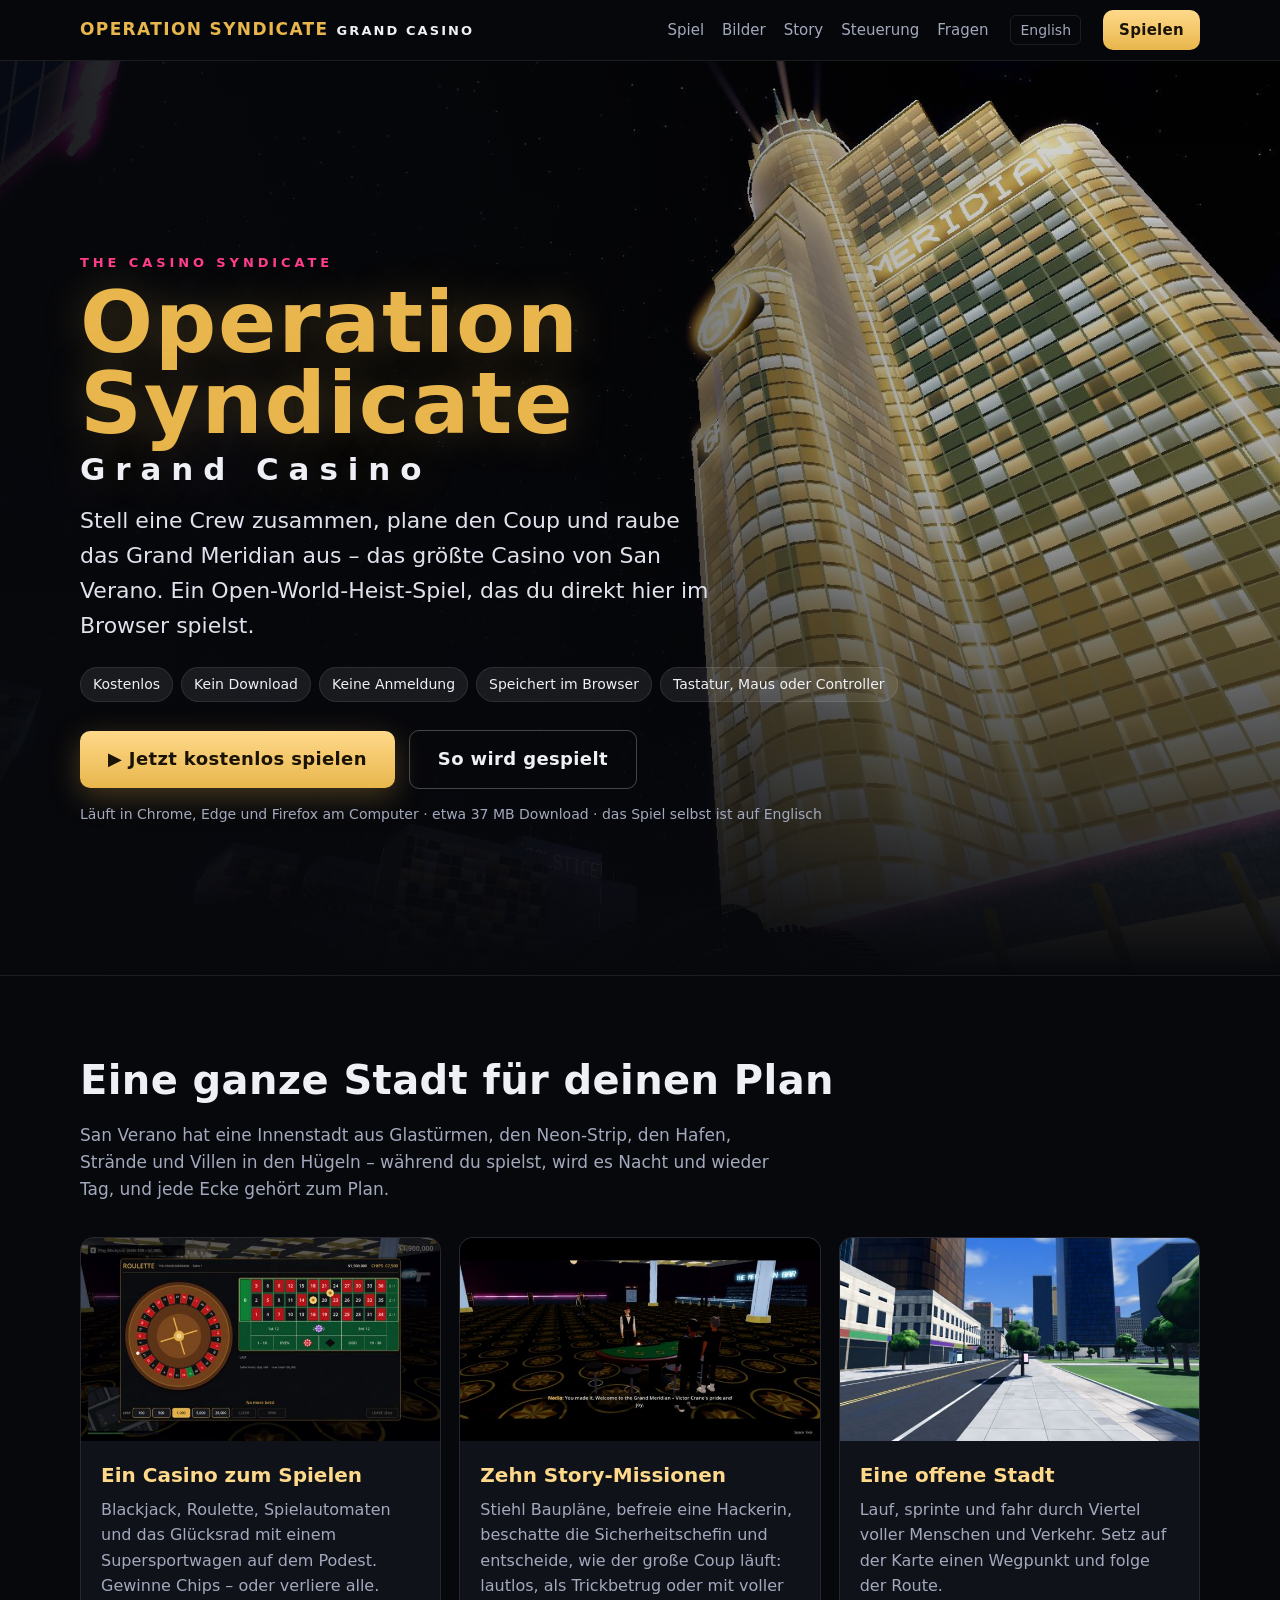
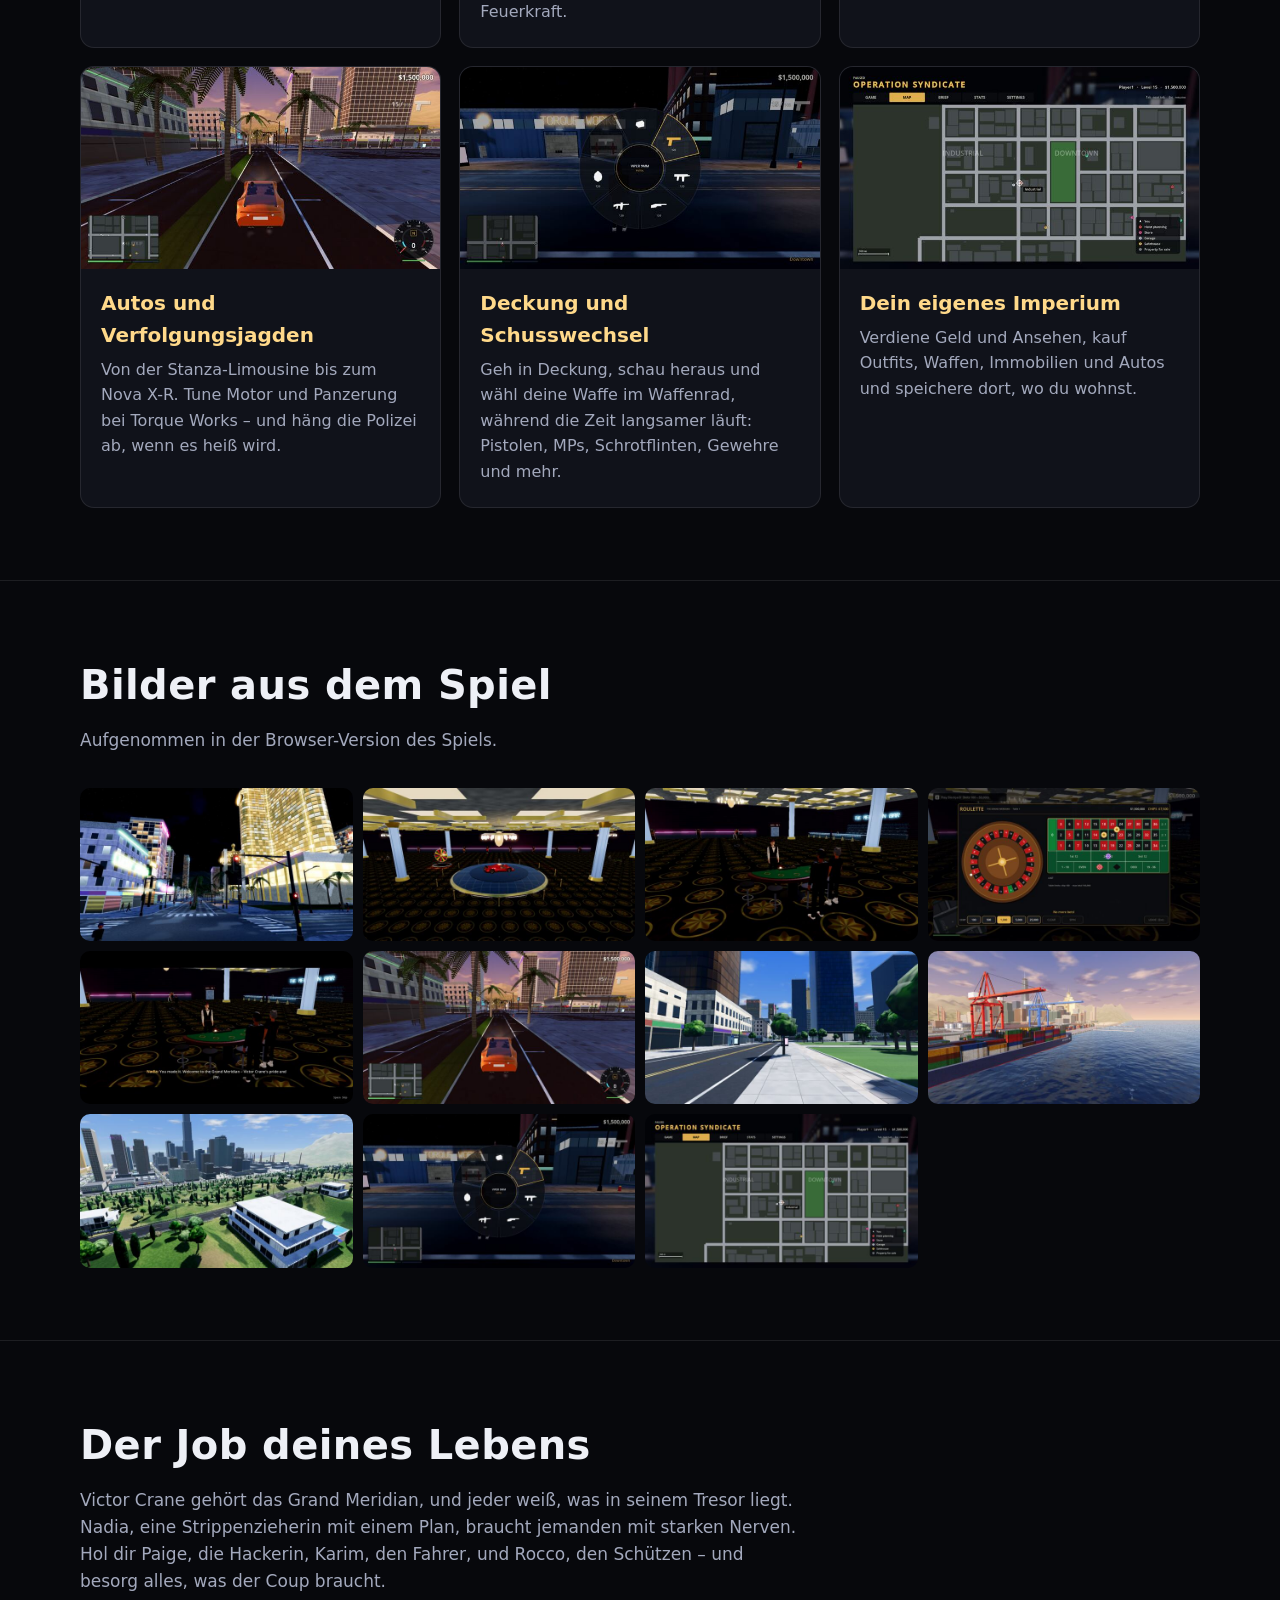
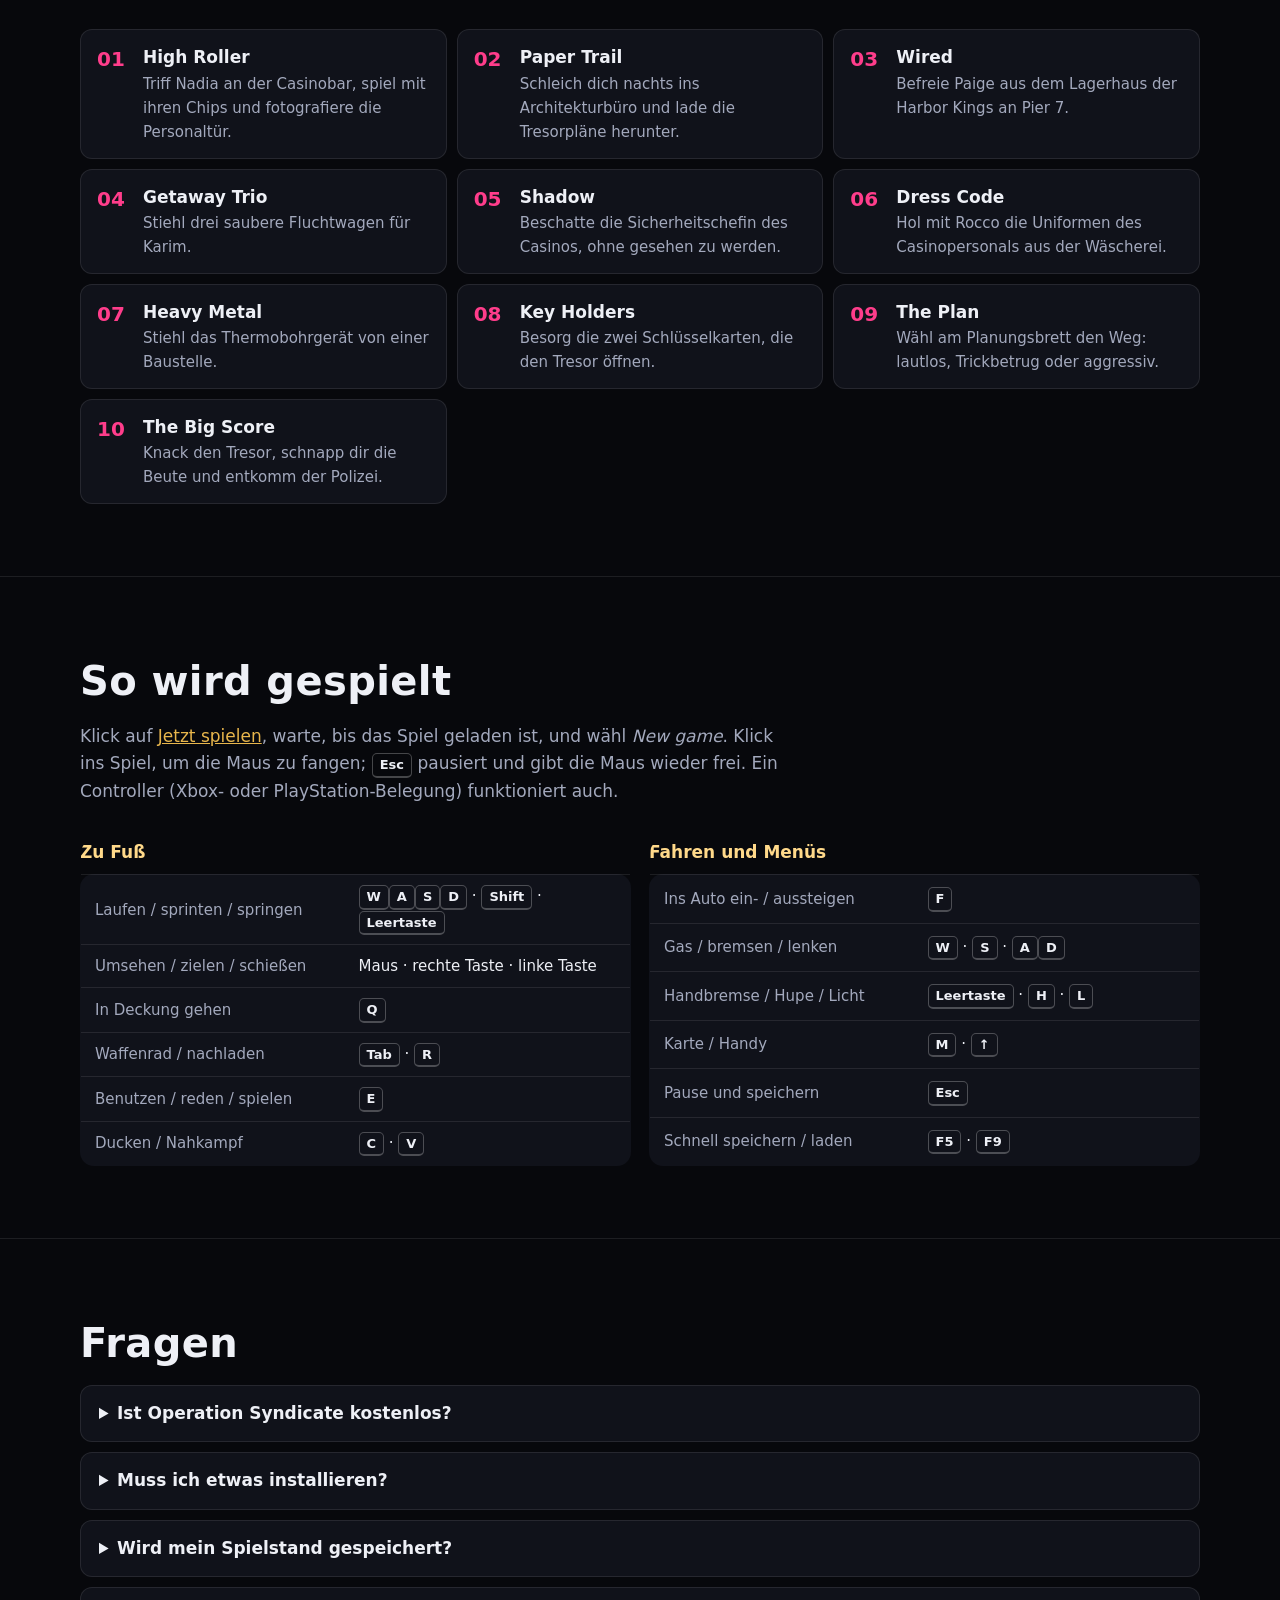
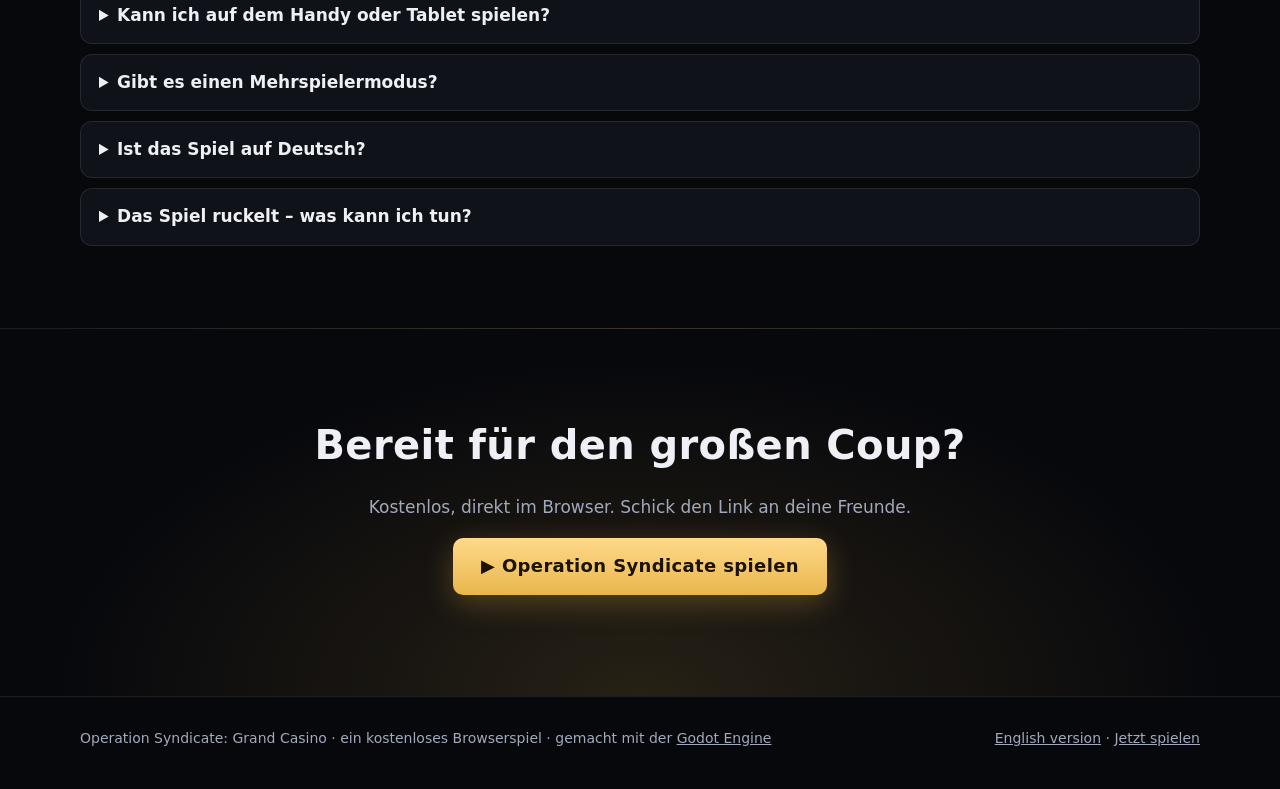
==== de/index.html @ 33c70cf2 "Publish Operation Syndicate: Grand Casino (browser version and website) Generated with tools/export_" ====
<!DOCTYPE html>
<html lang="de">
<head>
<meta charset="utf-8">
<meta name="viewport" content="width=device-width, initial-scale=1">
<title>Operation Syndicate: Grand Casino – kostenloses Open-World-Spiel im Browser</title>
<meta name="description" content="Überfalle das Grand Meridian Casino in Operation Syndicate: ein Open-World-Heist-Spiel, das du kostenlos im Browser spielst. Zehn Story-Missionen, ein spielbares Casino, Autos, Polizeiverfolgungen – ohne Download, ohne Anmeldung.">
<link rel="canonical" href="https://assmannjuri2012-art.github.io/de/">
<link rel="alternate" hreflang="en" href="https://assmannjuri2012-art.github.io/">
<link rel="alternate" hreflang="de" href="https://assmannjuri2012-art.github.io/de/">
<link rel="alternate" hreflang="x-default" href="https://assmannjuri2012-art.github.io/">
<meta name="robots" content="index, follow, max-image-preview:large">
<meta property="og:type" content="website">
<meta property="og:site_name" content="Operation Syndicate">
<meta property="og:title" content="Operation Syndicate: Grand Casino – kostenlos im Browser spielen">
<meta property="og:description" content="Open-World-Heist-Spiel: zehn Story-Missionen, ein spielbares Casino, Autos und Polizeiverfolgungen. Ohne Download, ohne Anmeldung.">
<meta property="og:url" content="https://assmannjuri2012-art.github.io/de/">
<meta property="og:image" content="https://assmannjuri2012-art.github.io/img/og.jpg">
<meta property="og:image:width" content="1200">
<meta property="og:image:height" content="630">
<meta property="og:locale" content="de_DE">
<meta property="og:locale:alternate" content="en_US">
<meta name="twitter:card" content="summary_large_image">
<meta name="twitter:title" content="Operation Syndicate: Grand Casino">
<meta name="twitter:description" content="Open-World-Heist-Spiel – kostenlos im Browser, ohne Download.">
<meta name="twitter:image" content="https://assmannjuri2012-art.github.io/img/og.jpg">
<meta name="theme-color" content="#07080c">
<link rel="icon" type="image/png" sizes="192x192" href="../img/icon-192.png">
<link rel="apple-touch-icon" href="../img/icon-192.png">
<link rel="preload" as="image" href="../img/hero.jpg">
<link rel="stylesheet" href="../site.css">
<script type="application/ld+json">
{
	"@context": "https://schema.org",
	"@type": "VideoGame",
	"name": "Operation Syndicate: Grand Casino",
	"alternateName": "Operation Syndicate",
	"url": "https://assmannjuri2012-art.github.io/de/",
	"image": "https://assmannjuri2012-art.github.io/img/og.jpg",
	"screenshot": ["https://assmannjuri2012-art.github.io/img/strip-night.jpg", "https://assmannjuri2012-art.github.io/img/casino-floor.jpg", "https://assmannjuri2012-art.github.io/img/blackjack.jpg", "https://assmannjuri2012-art.github.io/img/roulette.jpg", "https://assmannjuri2012-art.github.io/img/cutscene.jpg", "https://assmannjuri2012-art.github.io/img/car-sunset.jpg", "https://assmannjuri2012-art.github.io/img/downtown-day.jpg", "https://assmannjuri2012-art.github.io/img/docks-sunset.jpg", "https://assmannjuri2012-art.github.io/img/hillcrest.jpg", "https://assmannjuri2012-art.github.io/img/weapon-wheel.jpg", "https://assmannjuri2012-art.github.io/img/map.jpg"],
	"description": "Ein Open-World-Heist-Spiel, das du kostenlos im Browser spielst: zehn Story-Missionen, ein spielbares Casino, Autos, Polizeiverfolgungen und Schusswechsel in der Stadt San Verano.",
	"genre": ["Action", "Open World", "Heist", "Third-Person-Shooter", "Rennspiel"],
	"gamePlatform": ["Webbrowser", "PC"],
	"applicationCategory": "Game",
	"operatingSystem": "Windows, macOS, Linux, ChromeOS (Browser mit WebGL 2)",
	"playMode": "SinglePlayer",
	"inLanguage": "en",
	"isAccessibleForFree": true,
	"datePublished": "2026-10-13",
	"offers": { "@type": "Offer", "price": "0", "priceCurrency": "EUR", "availability": "https://schema.org/InStock", "url": "https://assmannjuri2012-art.github.io/play/" },
	"potentialAction": { "@type": "PlayAction", "target": "https://assmannjuri2012-art.github.io/play/" }
}
</script>
<script type="application/ld+json">
{
	"@context": "https://schema.org",
	"@type": "FAQPage",
	"mainEntity": [
		{ "@type": "Question", "name": "Ist Operation Syndicate kostenlos?", "acceptedAnswer": { "@type": "Answer", "text": "Ja. Das ganze Spiel ist kostenlos im Browser spielbar – ohne Download, ohne Konto, ohne Werbung." } },
		{ "@type": "Question", "name": "Muss ich etwas installieren?", "acceptedAnswer": { "@type": "Answer", "text": "Nein. Öffne die Spielseite in Chrome, Edge oder Firefox auf einem Computer; das Spiel (etwa 37 MB) lädt und startet von selbst." } },
		{ "@type": "Question", "name": "Wird mein Spielstand gespeichert?", "acceptedAnswer": { "@type": "Answer", "text": "Ja, in deinem Browser auf diesem Computer. Komm später wieder und drück auf Continue. Wer die Websitedaten im Browser löscht, löscht auch den Spielstand." } },
		{ "@type": "Question", "name": "Kann ich auf dem Handy oder Tablet spielen?", "acceptedAnswer": { "@type": "Answer", "text": "Das Spiel ist für Tastatur und Maus oder einen Controller gemacht, am besten spielst du also am Computer. Für Handys und Tablets gibt es keine Touch-Steuerung." } },
		{ "@type": "Question", "name": "Gibt es einen Mehrspielermodus?", "acceptedAnswer": { "@type": "Answer", "text": "Online mit Freunden durch die Stadt ziehen geht in der Desktop-Version. Im Browser spielst du das komplette Einzelspieler-Spiel." } }
	]
}
</script>
</head>
<body>
<header class="top">
	<div class="wrap">
		<a class="brand" href="./">OPERATION SYNDICATE<span>GRAND CASINO</span></a>
		<nav class="links" aria-label="Abschnitte">
			<a href="#features">Spiel</a>
			<a href="#screenshots">Bilder</a>
			<a href="#story">Story</a>
			<a href="#controls">Steuerung</a>
			<a href="#faq">Fragen</a>
		</nav>
		<a class="lang" href="../" hreflang="en" lang="en">English</a>
		<a class="btn small" href="../play/">Spielen</a>
	</div>
</header>

<main>
<section class="hero" aria-labelledby="title">
	<img class="bg" src="../img/hero.jpg" alt="" width="1920" height="1080" fetchpriority="high">
	<div class="wrap">
		<div class="kicker">The Casino Syndicate</div>
		<h1 id="title">Operation Syndicate<small>Grand Casino</small></h1>
		<p class="lead">Stell eine Crew zusammen, plane den Coup und raube das Grand Meridian aus – das größte Casino von San Verano. Ein Open-World-Heist-Spiel, das du direkt hier im Browser spielst.</p>
		<ul class="badges">
			<li>Kostenlos</li><li>Kein Download</li><li>Keine Anmeldung</li><li>Speichert im Browser</li><li>Tastatur, Maus oder Controller</li>
		</ul>
		<div class="cta">
			<a class="btn" href="../play/">&#9654; Jetzt kostenlos spielen</a>
			<a class="btn ghost" href="#controls">So wird gespielt</a>
		</div>
		<p class="note">Läuft in Chrome, Edge und Firefox am Computer · etwa 37 MB Download · das Spiel selbst ist auf Englisch</p>
	</div>
</section>

<section id="features" aria-labelledby="features-title">
	<div class="wrap">
		<h2 id="features-title">Eine ganze Stadt für deinen Plan</h2>
		<p class="section-lead">San Verano hat eine Innenstadt aus Glastürmen, den Neon-Strip, den Hafen, Strände und Villen in den Hügeln – während du spielst, wird es Nacht und wieder Tag, und jede Ecke gehört zum Plan.</p>
		<div class="grid">
			<article class="card"><img src="../img/f-casino.jpg" alt="Roulette im Grand Meridian: Einsätze auf dem Tisch, die Kugel läuft" loading="lazy" width="640" height="360"><div class="body"><h3>Ein Casino zum Spielen</h3><p>Blackjack, Roulette, Spielautomaten und das Glücksrad mit einem Supersportwagen auf dem Podest. Gewinne Chips – oder verliere alle.</p></div></article>
			<article class="card"><img src="../img/f-story.jpg" alt="Nadia empfängt dich in der ersten Mission im Grand Meridian" loading="lazy" width="640" height="360"><div class="body"><h3>Zehn Story-Missionen</h3><p>Stiehl Baupläne, befreie eine Hackerin, beschatte die Sicherheitschefin und entscheide, wie der große Coup läuft: lautlos, als Trickbetrug oder mit voller Feuerkraft.</p></div></article>
			<article class="card"><img src="../img/f-city.jpg" alt="Die Innenstadt von San Verano bei Tag" loading="lazy" width="640" height="360"><div class="body"><h3>Eine offene Stadt</h3><p>Lauf, sprinte und fahr durch Viertel voller Menschen und Verkehr. Setz auf der Karte einen Wegpunkt und folge der Route.</p></div></article>
			<article class="card"><img src="../img/f-cars.jpg" alt="Ein Sportwagen auf dem Strip bei Sonnenuntergang" loading="lazy" width="640" height="360"><div class="body"><h3>Autos und Verfolgungsjagden</h3><p>Von der Stanza-Limousine bis zum Nova X-R. Tune Motor und Panzerung bei Torque Works – und häng die Polizei ab, wenn es heiß wird.</p></div></article>
			<article class="card"><img src="../img/f-action.jpg" alt="Das Waffenrad, nachts auf der Straße" loading="lazy" width="640" height="360"><div class="body"><h3>Deckung und Schusswechsel</h3><p>Geh in Deckung, schau heraus und wähl deine Waffe im Waffenrad, während die Zeit langsamer läuft: Pistolen, MPs, Schrotflinten, Gewehre und mehr.</p></div></article>
			<article class="card"><img src="../img/f-map.jpg" alt="Pausenmenü mit dem Stadtplan" loading="lazy" width="640" height="360"><div class="body"><h3>Dein eigenes Imperium</h3><p>Verdiene Geld und Ansehen, kauf Outfits, Waffen, Immobilien und Autos und speichere dort, wo du wohnst.</p></div></article>
		</div>
	</div>
</section>

<section id="screenshots" aria-labelledby="shots-title">
	<div class="wrap">
		<h2 id="shots-title">Bilder aus dem Spiel</h2>
		<p class="section-lead">Aufgenommen in der Browser-Version des Spiels.</p>
		<div class="gallery">
			<button type="button" data-full="../img/strip-night.jpg"><img src="../img/t-strip-night.jpg" alt="Der Strip bei Nacht, am Ende das Grand Meridian" loading="lazy" width="640" height="360"></button>
			<button type="button" data-full="../img/casino-floor.jpg"><img src="../img/t-casino-floor.jpg" alt="Der Spielsaal des Grand Meridian" loading="lazy" width="640" height="360"></button>
			<button type="button" data-full="../img/blackjack.jpg"><img src="../img/t-blackjack.jpg" alt="Blackjack mit Croupier" loading="lazy" width="640" height="360"></button>
			<button type="button" data-full="../img/roulette.jpg"><img src="../img/t-roulette.jpg" alt="Roulette: Einsätze auf dem Tisch, die Kugel läuft" loading="lazy" width="640" height="360"></button>
			<button type="button" data-full="../img/cutscene.jpg"><img src="../img/t-cutscene.jpg" alt="Mission 1 beginnt: Nadia am Grand Meridian" loading="lazy" width="640" height="360"></button>
			<button type="button" data-full="../img/car-sunset.jpg"><img src="../img/t-car-sunset.jpg" alt="Ein Sportwagen auf dem Strip bei Sonnenuntergang" loading="lazy" width="640" height="360"></button>
			<button type="button" data-full="../img/downtown-day.jpg"><img src="../img/t-downtown-day.jpg" alt="Die Hochhäuser der Innenstadt bei Tag" loading="lazy" width="640" height="360"></button>
			<button type="button" data-full="../img/docks-sunset.jpg"><img src="../img/t-docks-sunset.jpg" alt="Der Hafen bei Sonnenuntergang" loading="lazy" width="640" height="360"></button>
			<button type="button" data-full="../img/hillcrest.jpg"><img src="../img/t-hillcrest.jpg" alt="Villen in den Hügeln von Hillcrest" loading="lazy" width="640" height="360"></button>
			<button type="button" data-full="../img/weapon-wheel.jpg"><img src="../img/t-weapon-wheel.jpg" alt="Das Waffenrad – die Zeit läuft langsamer, während du wählst" loading="lazy" width="640" height="360"></button>
			<button type="button" data-full="../img/map.jpg"><img src="../img/t-map.jpg" alt="Der Stadtplan im Pausenmenü" loading="lazy" width="640" height="360"></button>
		</div>
	</div>
</section>

<section id="story" aria-labelledby="story-title">
	<div class="wrap">
		<h2 id="story-title">Der Job deines Lebens</h2>
		<p class="section-lead">Victor Crane gehört das Grand Meridian, und jeder weiß, was in seinem Tresor liegt. Nadia, eine Strippenzieherin mit einem Plan, braucht jemanden mit starken Nerven. Hol dir Paige, die Hackerin, Karim, den Fahrer, und Rocco, den Schützen – und besorg alles, was der Coup braucht.</p>
		<ol class="missions">
			<li><b>High Roller</b>Triff Nadia an der Casinobar, spiel mit ihren Chips und fotografiere die Personaltür.</li>
			<li><b>Paper Trail</b>Schleich dich nachts ins Architekturbüro und lade die Tresorpläne herunter.</li>
			<li><b>Wired</b>Befreie Paige aus dem Lagerhaus der Harbor Kings an Pier 7.</li>
			<li><b>Getaway Trio</b>Stiehl drei saubere Fluchtwagen für Karim.</li>
			<li><b>Shadow</b>Beschatte die Sicherheitschefin des Casinos, ohne gesehen zu werden.</li>
			<li><b>Dress Code</b>Hol mit Rocco die Uniformen des Casinopersonals aus der Wäscherei.</li>
			<li><b>Heavy Metal</b>Stiehl das Thermobohrgerät von einer Baustelle.</li>
			<li><b>Key Holders</b>Besorg die zwei Schlüsselkarten, die den Tresor öffnen.</li>
			<li><b>The Plan</b>Wähl am Planungsbrett den Weg: lautlos, Trickbetrug oder aggressiv.</li>
			<li><b>The Big Score</b>Knack den Tresor, schnapp dir die Beute und entkomm der Polizei.</li>
		</ol>
	</div>
</section>

<section id="controls" aria-labelledby="controls-title">
	<div class="wrap">
		<h2 id="controls-title">So wird gespielt</h2>
		<p class="section-lead">Klick auf <a href="../play/">Jetzt spielen</a>, warte, bis das Spiel geladen ist, und wähl <em>New game</em>. Klick ins Spiel, um die Maus zu fangen; <kbd>Esc</kbd> pausiert und gibt die Maus wieder frei. Ein Controller (Xbox- oder PlayStation-Belegung) funktioniert auch.</p>
		<div class="controls">
			<table>
				<caption>Zu Fuß</caption>
				<tr><td>Laufen / sprinten / springen</td><td><kbd>W</kbd><kbd>A</kbd><kbd>S</kbd><kbd>D</kbd> · <kbd>Shift</kbd> · <kbd>Leertaste</kbd></td></tr>
				<tr><td>Umsehen / zielen / schießen</td><td>Maus · rechte Taste · linke Taste</td></tr>
				<tr><td>In Deckung gehen</td><td><kbd>Q</kbd></td></tr>
				<tr><td>Waffenrad / nachladen</td><td><kbd>Tab</kbd> · <kbd>R</kbd></td></tr>
				<tr><td>Benutzen / reden / spielen</td><td><kbd>E</kbd></td></tr>
				<tr><td>Ducken / Nahkampf</td><td><kbd>C</kbd> · <kbd>V</kbd></td></tr>
			</table>
			<table>
				<caption>Fahren und Menüs</caption>
				<tr><td>Ins Auto ein- / aussteigen</td><td><kbd>F</kbd></td></tr>
				<tr><td>Gas / bremsen / lenken</td><td><kbd>W</kbd> · <kbd>S</kbd> · <kbd>A</kbd><kbd>D</kbd></td></tr>
				<tr><td>Handbremse / Hupe / Licht</td><td><kbd>Leertaste</kbd> · <kbd>H</kbd> · <kbd>L</kbd></td></tr>
				<tr><td>Karte / Handy</td><td><kbd>M</kbd> · <kbd>&uarr;</kbd></td></tr>
				<tr><td>Pause und speichern</td><td><kbd>Esc</kbd></td></tr>
				<tr><td>Schnell speichern / laden</td><td><kbd>F5</kbd> · <kbd>F9</kbd></td></tr>
			</table>
		</div>
	</div>
</section>

<section id="faq" aria-labelledby="faq-title">
	<div class="wrap">
		<h2 id="faq-title">Fragen</h2>
		<details><summary>Ist Operation Syndicate kostenlos?</summary><p>Ja. Das ganze Spiel ist kostenlos im Browser spielbar – ohne Download, ohne Konto, ohne Werbung.</p></details>
		<details><summary>Muss ich etwas installieren?</summary><p>Nein. Öffne die Spielseite in Chrome, Edge oder Firefox auf einem Computer; das Spiel (etwa 37 MB) lädt und startet von selbst. Dein Browser braucht WebGL 2, das jeder aktuelle Browser hat.</p></details>
		<details><summary>Wird mein Spielstand gespeichert?</summary><p>Ja, in deinem Browser auf diesem Computer. Komm später wieder und drück auf <em>Continue</em>. Wer die Websitedaten im Browser löscht, löscht auch den Spielstand.</p></details>
		<details><summary>Kann ich auf dem Handy oder Tablet spielen?</summary><p>Das Spiel ist für Tastatur und Maus oder einen Controller gemacht, am besten spielst du also am Computer. Für Handys und Tablets gibt es keine Touch-Steuerung.</p></details>
		<details><summary>Gibt es einen Mehrspielermodus?</summary><p>Online mit Freunden durch die Stadt ziehen geht in der Desktop-Version. Im Browser spielst du das komplette Einzelspieler-Spiel.</p></details>
		<details><summary>Ist das Spiel auf Deutsch?</summary><p>Das Spiel selbst ist auf Englisch; die Bedienung ist aber einfach, und die wichtigsten Tasten stehen oben.</p></details>
		<details><summary>Das Spiel ruckelt – was kann ich tun?</summary><p>Öffne im Menü <em>Settings</em> und stell die Grafikqualität niedriger. Andere Tabs zu schließen hilft auch. Am besten läuft es auf einem Computer mit eigener oder aktueller eingebauter Grafik.</p></details>
	</div>
</section>

<section class="final">
	<div class="wrap">
		<h2>Bereit für den großen Coup?</h2>
		<p>Kostenlos, direkt im Browser. Schick den Link an deine Freunde.</p>
		<p><a class="btn" href="../play/">&#9654; Operation Syndicate spielen</a></p>
	</div>
</section>
</main>

<div class="lightbox" role="dialog" aria-modal="true" aria-label="Bild">
	<button class="close" aria-label="Schließen">&times;</button>
	<button class="nav prev" aria-label="Vorheriges Bild">&lsaquo;</button>
	<figure><img src="" alt=""><figcaption></figcaption></figure>
	<button class="nav next" aria-label="Nächstes Bild">&rsaquo;</button>
</div>

<footer>
	<div class="wrap">
		<span>Operation Syndicate: Grand Casino · ein kostenloses Browserspiel · gemacht mit der <a href="https://godotengine.org" rel="noopener">Godot Engine</a></span>
		<span><a href="../" hreflang="en">English version</a> · <a href="../play/">Jetzt spielen</a></span>
	</div>
</footer>
<script src="../site.js" defer></script>
</body>
</html>
---- site.css ----
:root {
	--gold: #e8b64c;
	--gold-2: #ffd98a;
	--pink: #ff3d8b;
	--text: #eef0f6;
	--dim: #a3a9bd;
	--bg: #07080c;
	--card: #10121a;
	--line: rgba(255, 255, 255, 0.09);
	--radius: 14px;
	--max: 1160px;
}
* { box-sizing: border-box; }
html { scroll-behavior: smooth; }
body {
	margin: 0;
	background: var(--bg);
	color: var(--text);
	font: 17px/1.6 system-ui, -apple-system, "Segoe UI", Roboto, Arial, sans-serif;
	-webkit-font-smoothing: antialiased;
}
img { max-width: 100%; display: block; }
a { color: var(--gold); }
a:hover { color: var(--gold-2); }
.wrap { max-width: var(--max); margin: 0 auto; padding: 0 20px; }

/* Header */
header.top {
	position: sticky;
	top: 0;
	z-index: 10;
	background: rgba(7, 8, 12, 0.82);
	backdrop-filter: blur(10px);
	-webkit-backdrop-filter: blur(10px);
	border-bottom: 1px solid var(--line);
}
header.top .wrap { display: flex; align-items: center; gap: 22px; height: 60px; }
.brand { color: var(--gold); font-weight: 800; letter-spacing: 0.08em; text-decoration: none; white-space: nowrap; }
.brand span { color: var(--text); font-weight: 600; letter-spacing: 0.16em; font-size: 13px; margin-left: 8px; }
nav.links { display: flex; gap: 18px; margin-left: auto; }
nav.links a { color: var(--dim); text-decoration: none; font-size: 15px; }
nav.links a:hover { color: var(--text); }
.lang { color: var(--dim); font-size: 14px; text-decoration: none; border: 1px solid var(--line); padding: 3px 9px; border-radius: 6px; }
.btn {
	display: inline-flex;
	align-items: center;
	gap: 10px;
	padding: 14px 28px;
	border-radius: 10px;
	background: linear-gradient(180deg, var(--gold-2), var(--gold));
	color: #1b1406;
	font-weight: 800;
	font-size: 18px;
	letter-spacing: 0.02em;
	text-decoration: none;
	box-shadow: 0 8px 30px rgba(232, 182, 76, 0.28);
	transition: transform 0.15s ease, box-shadow 0.15s ease;
}
.btn:hover { color: #1b1406; transform: translateY(-1px); box-shadow: 0 12px 36px rgba(232, 182, 76, 0.4); }
.btn.small { padding: 8px 16px; font-size: 15px; box-shadow: none; }
.btn.ghost { background: transparent; color: var(--text); border: 1px solid rgba(255, 255, 255, 0.25); box-shadow: none; }
.btn.ghost:hover { border-color: var(--gold); color: var(--gold); }

/* Hero */
.hero { position: relative; min-height: min(86vh, 760px); display: flex; align-items: flex-end; overflow: hidden; }
.hero picture, .hero > img.bg { position: absolute; inset: 0; }
.hero img.bg, .hero picture img { width: 100%; height: 100%; object-fit: cover; }
.hero::after {
	content: "";
	position: absolute;
	inset: 0;
	background:
		linear-gradient(180deg, rgba(7, 8, 12, 0.15) 0%, rgba(7, 8, 12, 0.35) 45%, var(--bg) 100%),
		linear-gradient(90deg, rgba(7, 8, 12, 0.92) 0%, rgba(7, 8, 12, 0.6) 42%, rgba(7, 8, 12, 0) 72%);
}
.hero .wrap { position: relative; z-index: 1; padding-bottom: 64px; padding-top: 120px; width: 100%; }
.kicker { color: var(--pink); font-weight: 800; letter-spacing: 0.3em; font-size: 13px; text-transform: uppercase; }
h1 {
	max-width: 10ch;
	margin: 8px 0 6px;
	font-size: clamp(42px, 7.4vw, 86px);
	line-height: 0.95;
	letter-spacing: 0.02em;
	color: var(--gold);
	text-shadow: 0 0 40px rgba(232, 182, 76, 0.25);
}
h1 small { display: block; white-space: nowrap; color: var(--text); font-size: 0.36em; letter-spacing: 0.32em; margin-top: 10px; font-weight: 700; }
.lead { font-size: clamp(18px, 2.2vw, 22px); max-width: 640px; color: #dfe2ec; margin: 18px 0 24px; }
.badges { display: flex; flex-wrap: wrap; gap: 8px; margin: 0 0 28px; padding: 0; list-style: none; }
.badges li { font-size: 14px; padding: 5px 12px; border-radius: 999px; background: rgba(255, 255, 255, 0.08); border: 1px solid var(--line); }
.cta { display: flex; flex-wrap: wrap; gap: 14px; align-items: center; }
.note { color: var(--dim); font-size: 14px; margin-top: 14px; }

/* Sections */
section { padding: 72px 0; }
section + section { border-top: 1px solid var(--line); }
h2 { font-size: clamp(28px, 3.6vw, 40px); margin: 0 0 10px; letter-spacing: 0.01em; }
.section-lead { color: var(--dim); max-width: 720px; margin: 0 0 34px; }
.grid { display: grid; gap: 18px; grid-template-columns: repeat(auto-fill, minmax(320px, 1fr)); }
.card { background: var(--card); border: 1px solid var(--line); border-radius: var(--radius); overflow: hidden; }
.card img { aspect-ratio: 16 / 9; object-fit: cover; width: 100%; height: auto; }
.card .body { padding: 18px 20px 22px; }
.card h3 { margin: 0 0 6px; font-size: 20px; color: var(--gold-2); }
.card p { margin: 0; color: var(--dim); font-size: 16px; }

/* Gallery */
.gallery { display: grid; gap: 10px; grid-template-columns: repeat(auto-fill, minmax(260px, 1fr)); }
.gallery button { display: block; padding: 0; border: 0; background: none; cursor: zoom-in; border-radius: 10px; overflow: hidden; position: relative; align-self: start; }
.gallery img { aspect-ratio: 16 / 9; object-fit: cover; width: 100%; height: auto; transition: transform 0.3s ease; }
.gallery button:hover img, .gallery button:focus-visible img { transform: scale(1.04); }
.gallery button:focus-visible { outline: 2px solid var(--gold); outline-offset: 2px; }
.lightbox { position: fixed; inset: 0; z-index: 50; background: rgba(0, 0, 0, 0.92); display: none; align-items: center; justify-content: center; padding: 20px; }
.lightbox.open { display: flex; }
.lightbox figure { margin: 0; max-width: min(1400px, 100%); }
.lightbox img { max-height: 82vh; margin: 0 auto; border-radius: 8px; }
.lightbox figcaption { color: var(--dim); text-align: center; margin-top: 10px; font-size: 15px; }
.lightbox .nav { position: absolute; top: 50%; transform: translateY(-50%); background: rgba(255, 255, 255, 0.1); border: 0; color: var(--text); font-size: 30px; width: 52px; height: 52px; border-radius: 50%; cursor: pointer; }
.lightbox .prev { left: 14px; }
.lightbox .next { right: 14px; }
.lightbox .close { position: absolute; top: 14px; right: 14px; background: none; border: 0; color: var(--text); font-size: 34px; cursor: pointer; }

/* Missions */
ol.missions { list-style: none; padding: 0; margin: 0; display: grid; gap: 10px; grid-template-columns: repeat(auto-fill, minmax(340px, 1fr)); counter-reset: m; }
ol.missions li { counter-increment: m; background: var(--card); border: 1px solid var(--line); border-radius: 12px; padding: 14px 16px 14px 62px; position: relative; color: var(--dim); font-size: 15px; }
ol.missions li::before { content: counter(m, decimal-leading-zero); position: absolute; left: 16px; top: 13px; font-weight: 800; font-size: 20px; color: var(--pink); }
ol.missions b { display: block; color: var(--text); font-size: 17px; }

/* Controls */
.controls { display: grid; gap: 18px; grid-template-columns: repeat(auto-fit, minmax(300px, 1fr)); }
table { width: 100%; border-collapse: collapse; background: var(--card); border: 1px solid var(--line); border-radius: var(--radius); overflow: hidden; }
caption { text-align: left; font-weight: 700; color: var(--gold-2); padding: 0 0 8px; }
td { padding: 9px 14px; border-top: 1px solid var(--line); font-size: 15px; }
tr:first-child td { border-top: 0; }
td:first-child { color: var(--dim); width: 48%; }
kbd { display: inline-block; min-width: 22px; padding: 1px 7px; border: 1px solid rgba(255, 255, 255, 0.25); border-bottom-width: 2px; border-radius: 5px; font: 600 13px/1.5 system-ui, sans-serif; text-align: center; color: var(--text); }

/* FAQ */
details { background: var(--card); border: 1px solid var(--line); border-radius: 12px; padding: 14px 18px; margin-bottom: 10px; }
summary { cursor: pointer; font-weight: 700; }
details p { color: var(--dim); margin: 10px 0 0; }

/* Final CTA + footer */
.final { text-align: center; padding: 84px 0; background: radial-gradient(ellipse at 50% 100%, rgba(232, 182, 76, 0.14), transparent 65%); }
.final p { color: var(--dim); }
footer { border-top: 1px solid var(--line); padding: 30px 0 40px; color: var(--dim); font-size: 14px; }
footer .wrap { display: flex; flex-wrap: wrap; gap: 12px 26px; justify-content: space-between; }
footer a { color: var(--dim); }

@media (max-width: 1040px) {
	nav.links { display: none; }
	.lang { margin-left: auto; }
	/* The text covers the whole width here: darken the picture evenly. */
	.hero img.bg { object-position: 72% center; }
	.hero::after {
		background: linear-gradient(180deg, rgba(7, 8, 12, 0.55) 0%, rgba(7, 8, 12, 0.72) 55%, var(--bg) 100%);
	}
}
@media (max-width: 760px) {
	header.top .wrap { gap: 10px; }
	.brand { font-size: 13px; letter-spacing: 0.03em; }
	.brand span { display: none; }
	.lang { padding: 3px 7px; font-size: 13px; }
	.btn.small { padding: 7px 12px; font-size: 14px; }
	section { padding: 54px 0; }
	.hero .wrap { padding-bottom: 40px; padding-top: 90px; }
	ol.missions, .grid { grid-template-columns: 1fr; }
	.gallery { grid-template-columns: repeat(2, 1fr); gap: 8px; }
	td { padding: 8px 10px; }
}
@media (max-width: 400px) {
	.wrap { padding: 0 14px; }
	header.top .wrap { gap: 8px; }
	.brand { font-size: 12px; letter-spacing: 0.02em; }
}
@media (max-width: 340px) {
	/* The language switch stays in the footer. */
	.lang { display: none; }
	.btn.small { margin-left: auto; }
}
@media (prefers-reduced-motion: reduce) {
	html { scroll-behavior: auto; }
	* { transition: none !important; }
}
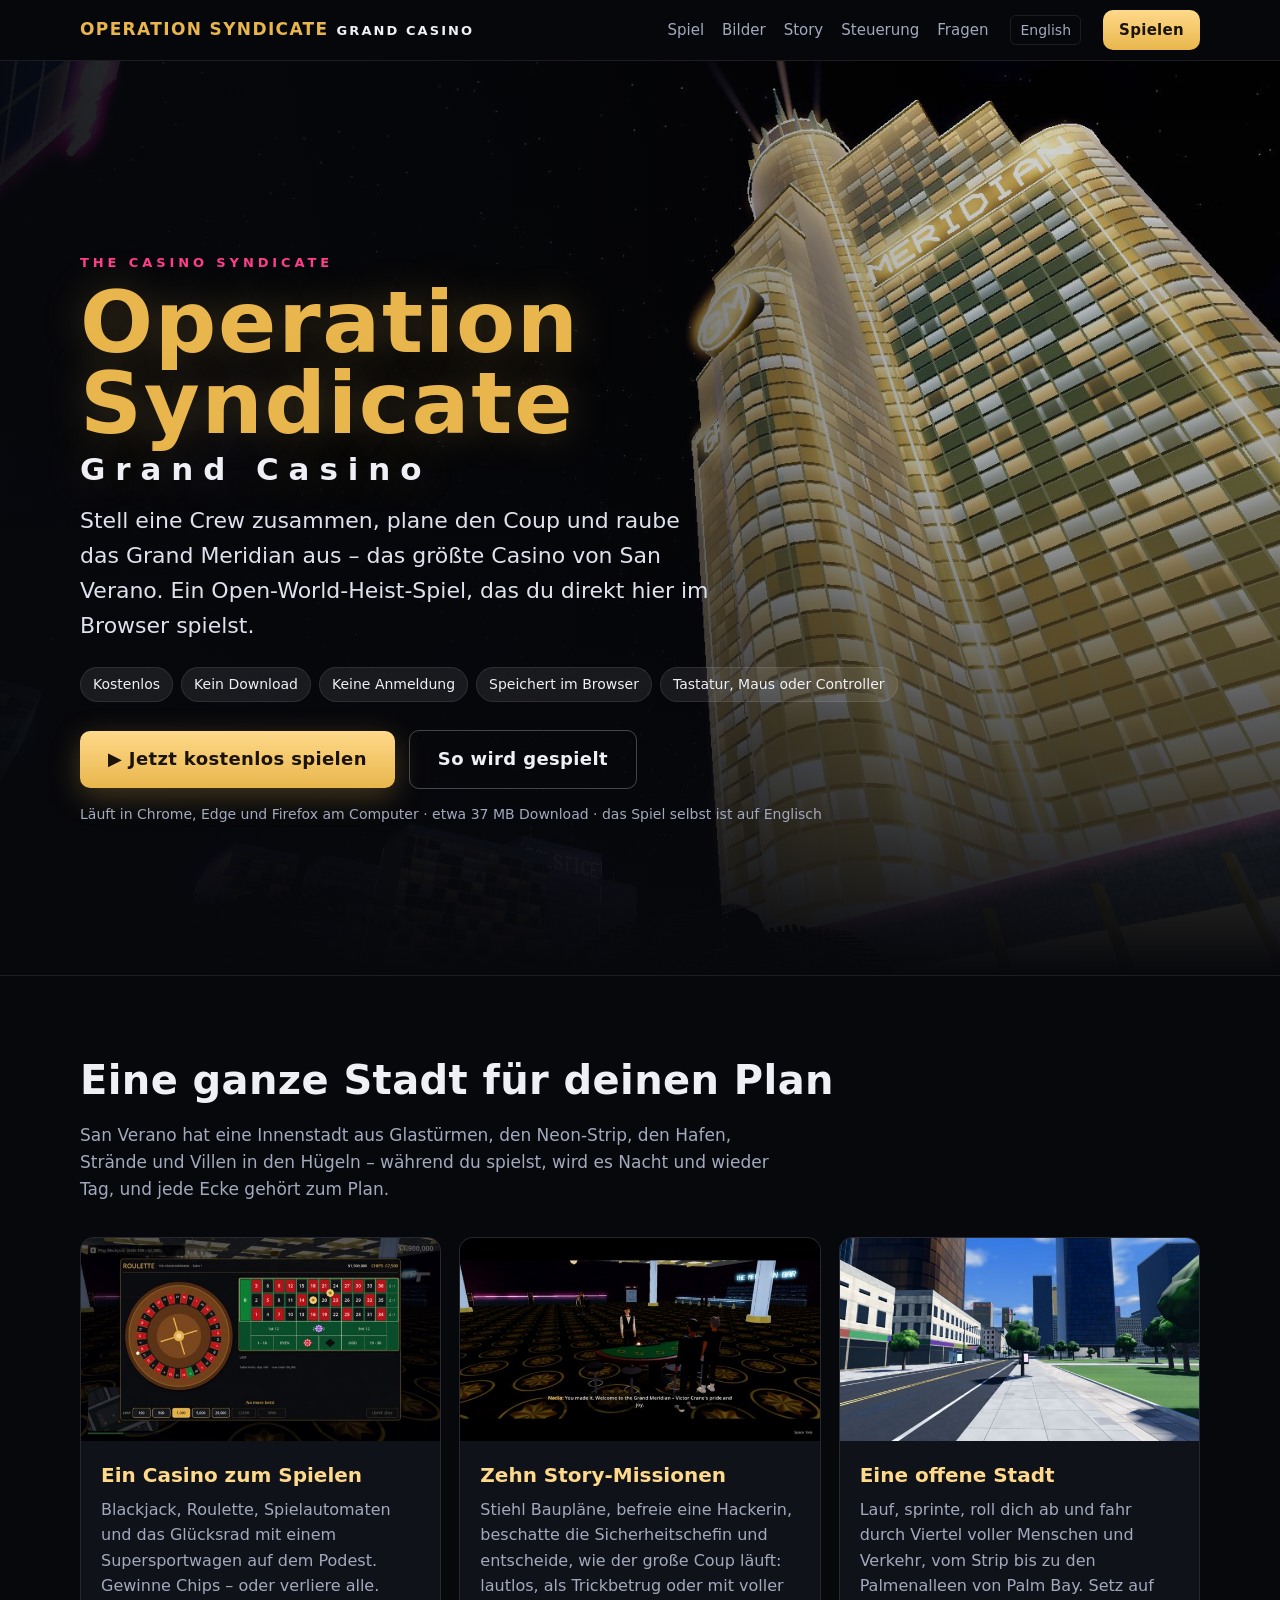
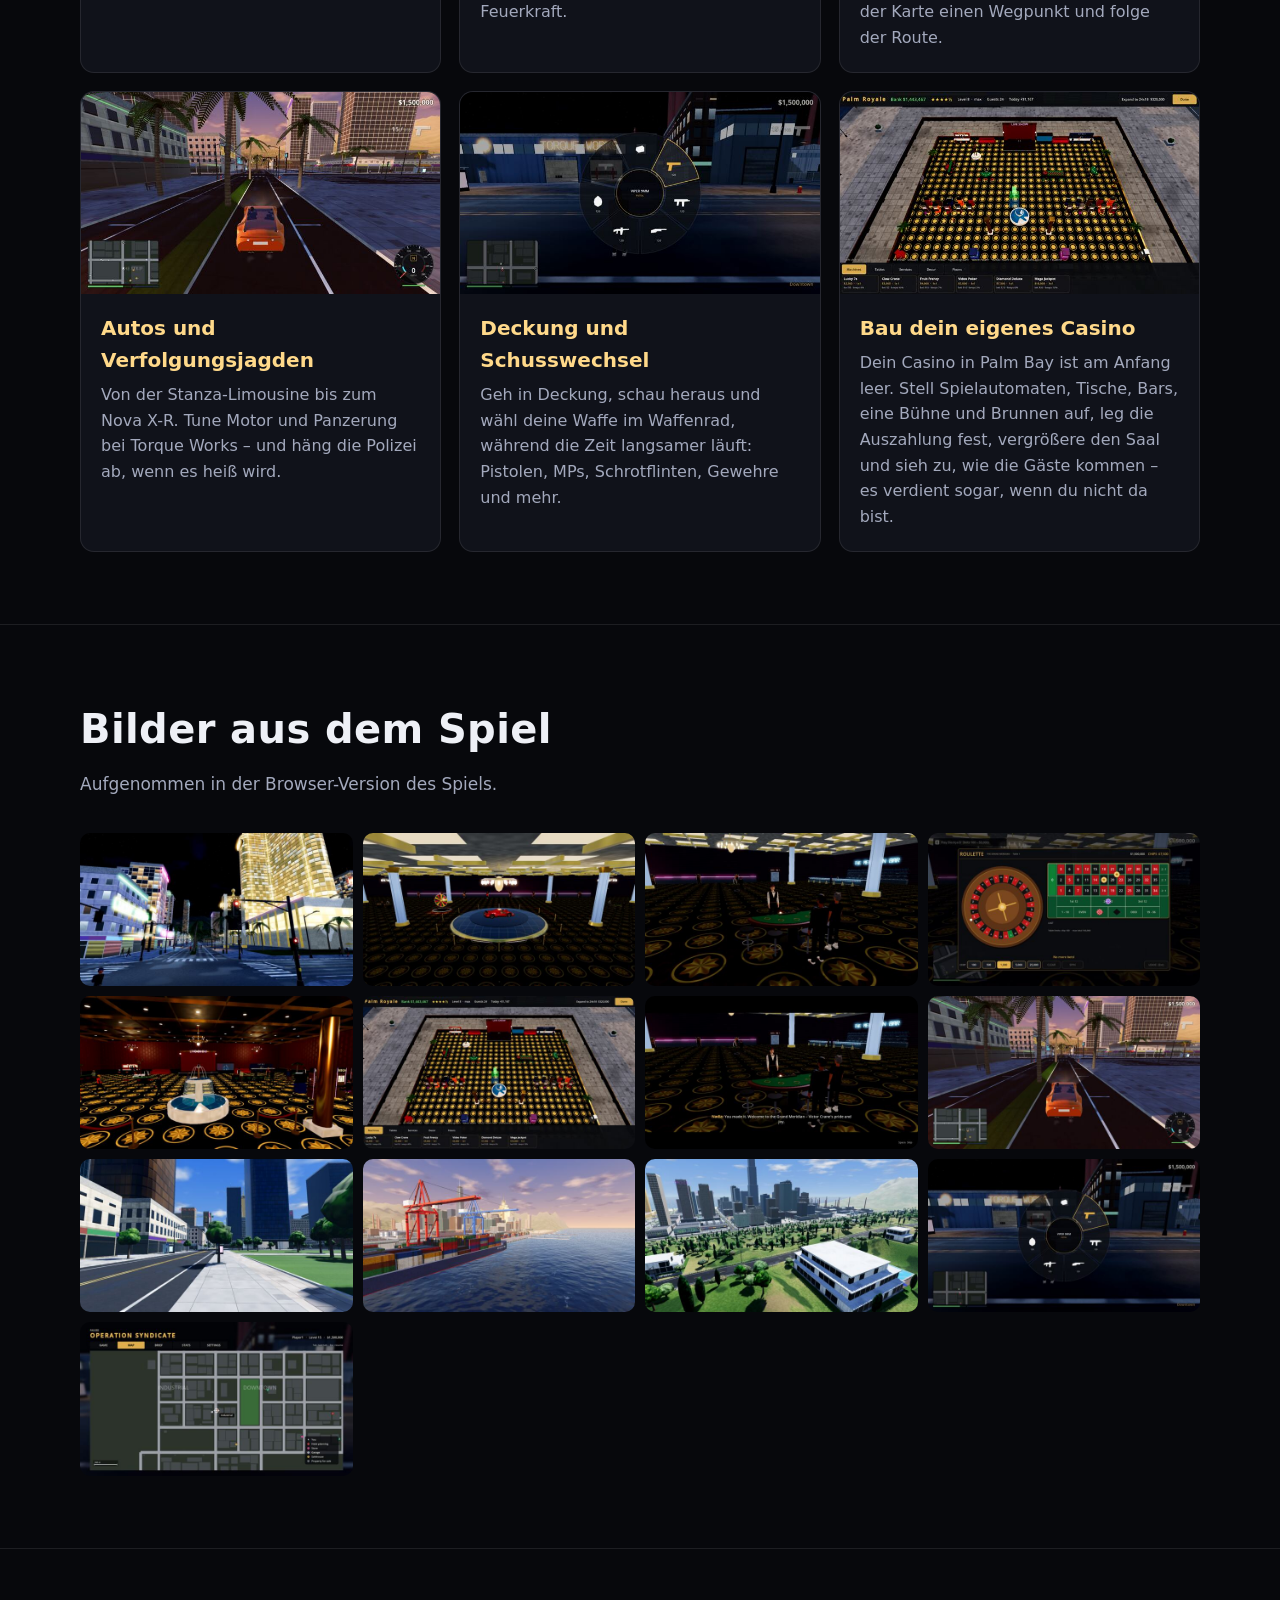
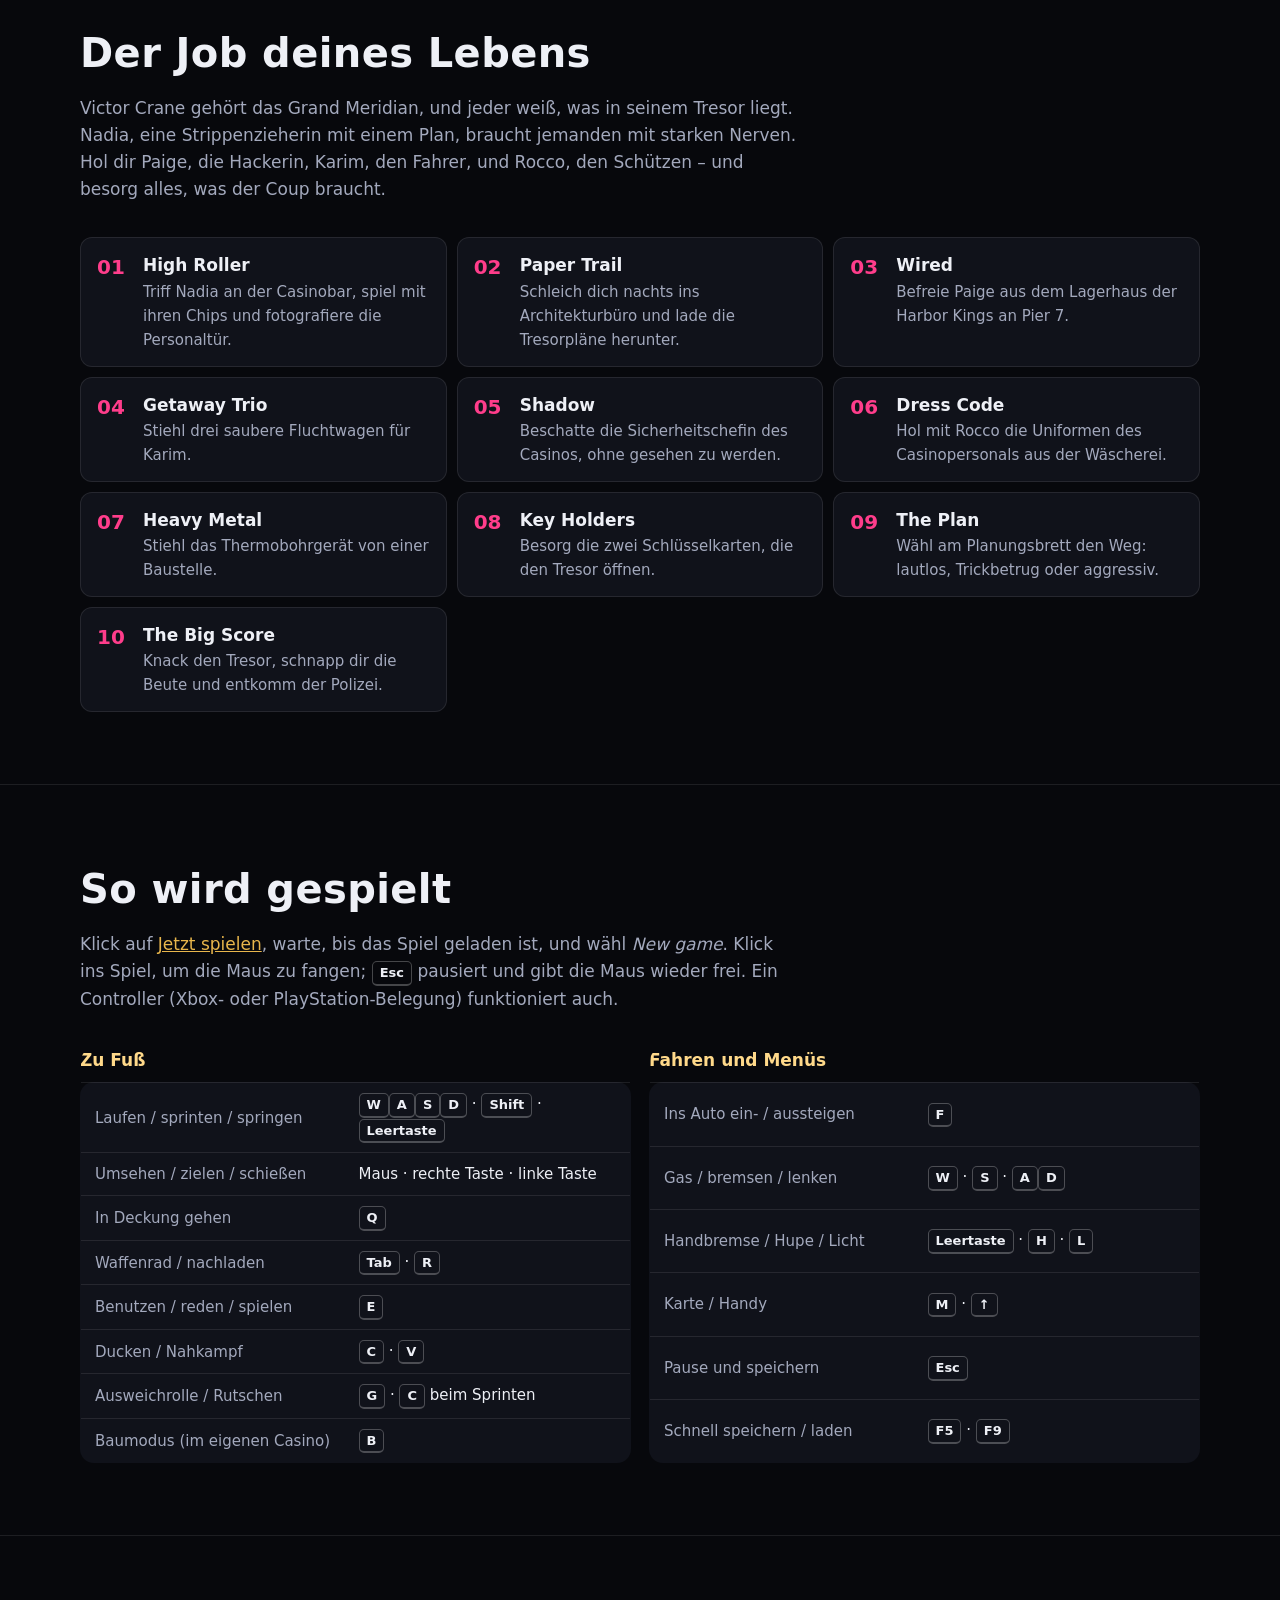
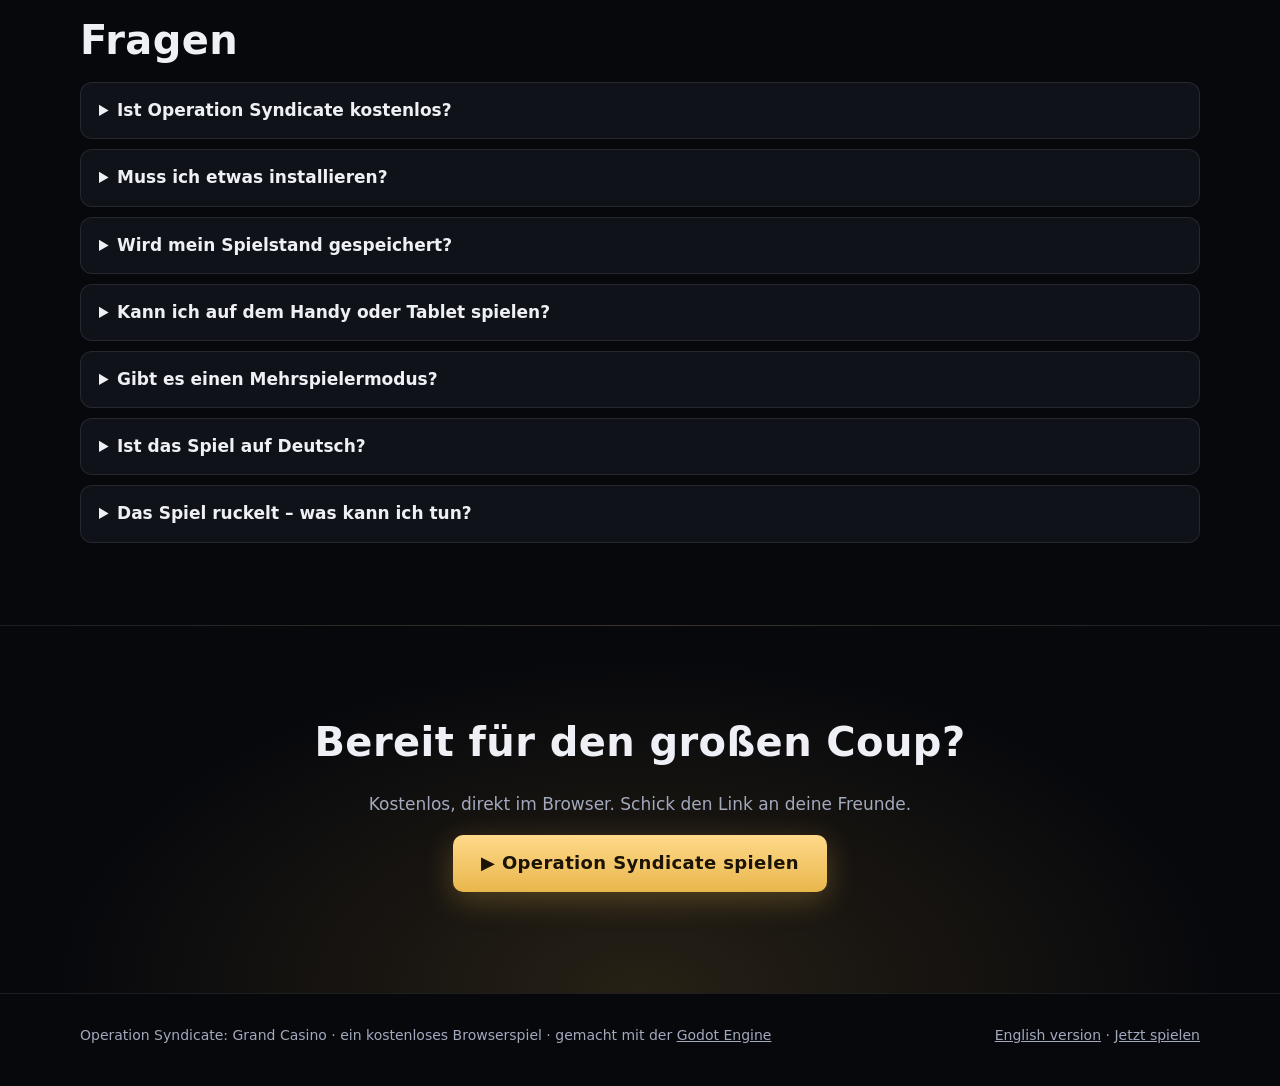
==== commit b5bce643: "Update: build your own casino in Palm Bay, bigger map, lighter crowds Co-Authored-By: Claude Opus 5." ====
--- a/de/index.html
+++ b/de/index.html
@@ -4,7 +4,7 @@
 <meta charset="utf-8">
 <meta name="viewport" content="width=device-width, initial-scale=1">
 <title>Operation Syndicate: Grand Casino – kostenloses Open-World-Spiel im Browser</title>
-<meta name="description" content="Überfalle das Grand Meridian Casino in Operation Syndicate: ein Open-World-Heist-Spiel, das du kostenlos im Browser spielst. Zehn Story-Missionen, ein spielbares Casino, Autos, Polizeiverfolgungen – ohne Download, ohne Anmeldung.">
+<meta name="description" content="Überfalle das Grand Meridian Casino in Operation Syndicate: ein Open-World-Heist-Spiel, das du kostenlos im Browser spielst. Zehn Story-Missionen, ein spielbares Casino, dein eigenes Casino zum Bauen, Autos, Polizeiverfolgungen – ohne Download, ohne Anmeldung.">
 <link rel="canonical" href="https://assmannjuri2012-art.github.io/de/">
 <link rel="alternate" hreflang="en" href="https://assmannjuri2012-art.github.io/">
 <link rel="alternate" hreflang="de" href="https://assmannjuri2012-art.github.io/de/">
@@ -37,8 +37,8 @@
 	"alternateName": "Operation Syndicate",
 	"url": "https://assmannjuri2012-art.github.io/de/",
 	"image": "https://assmannjuri2012-art.github.io/img/og.jpg",
-	"screenshot": ["https://assmannjuri2012-art.github.io/img/strip-night.jpg", "https://assmannjuri2012-art.github.io/img/casino-floor.jpg", "https://assmannjuri2012-art.github.io/img/blackjack.jpg", "https://assmannjuri2012-art.github.io/img/roulette.jpg", "https://assmannjuri2012-art.github.io/img/cutscene.jpg", "https://assmannjuri2012-art.github.io/img/car-sunset.jpg", "https://assmannjuri2012-art.github.io/img/downtown-day.jpg", "https://assmannjuri2012-art.github.io/img/docks-sunset.jpg", "https://assmannjuri2012-art.github.io/img/hillcrest.jpg", "https://assmannjuri2012-art.github.io/img/weapon-wheel.jpg", "https://assmannjuri2012-art.github.io/img/map.jpg"],
-	"description": "Ein Open-World-Heist-Spiel, das du kostenlos im Browser spielst: zehn Story-Missionen, ein spielbares Casino, Autos, Polizeiverfolgungen und Schusswechsel in der Stadt San Verano.",
+	"screenshot": ["https://assmannjuri2012-art.github.io/img/strip-night.jpg", "https://assmannjuri2012-art.github.io/img/casino-floor.jpg", "https://assmannjuri2012-art.github.io/img/blackjack.jpg", "https://assmannjuri2012-art.github.io/img/roulette.jpg", "https://assmannjuri2012-art.github.io/img/my-casino.jpg", "https://assmannjuri2012-art.github.io/img/builder.jpg", "https://assmannjuri2012-art.github.io/img/cutscene.jpg", "https://assmannjuri2012-art.github.io/img/car-sunset.jpg", "https://assmannjuri2012-art.github.io/img/downtown-day.jpg", "https://assmannjuri2012-art.github.io/img/docks-sunset.jpg", "https://assmannjuri2012-art.github.io/img/hillcrest.jpg", "https://assmannjuri2012-art.github.io/img/weapon-wheel.jpg", "https://assmannjuri2012-art.github.io/img/map.jpg"],
+	"description": "Ein Open-World-Heist-Spiel, das du kostenlos im Browser spielst: zehn Story-Missionen, ein spielbares Casino, dein eigenes Casino zum Bauen, Autos, Polizeiverfolgungen und Schusswechsel in der Stadt San Verano.",
 	"genre": ["Action", "Open World", "Heist", "Third-Person-Shooter", "Rennspiel"],
 	"gamePlatform": ["Webbrowser", "PC"],
 	"applicationCategory": "Game",
@@ -46,7 +46,7 @@
 	"playMode": "SinglePlayer",
 	"inLanguage": "en",
 	"isAccessibleForFree": true,
-	"datePublished": "2026-10-13",
+	"datePublished": "2026-10-16",
 	"offers": { "@type": "Offer", "price": "0", "priceCurrency": "EUR", "availability": "https://schema.org/InStock", "url": "https://assmannjuri2012-art.github.io/play/" },
 	"potentialAction": { "@type": "PlayAction", "target": "https://assmannjuri2012-art.github.io/play/" }
 }
@@ -106,10 +106,10 @@
 		<div class="grid">
 			<article class="card"><img src="../img/f-casino.jpg" alt="Roulette im Grand Meridian: Einsätze auf dem Tisch, die Kugel läuft" loading="lazy" width="640" height="360"><div class="body"><h3>Ein Casino zum Spielen</h3><p>Blackjack, Roulette, Spielautomaten und das Glücksrad mit einem Supersportwagen auf dem Podest. Gewinne Chips – oder verliere alle.</p></div></article>
 			<article class="card"><img src="../img/f-story.jpg" alt="Nadia empfängt dich in der ersten Mission im Grand Meridian" loading="lazy" width="640" height="360"><div class="body"><h3>Zehn Story-Missionen</h3><p>Stiehl Baupläne, befreie eine Hackerin, beschatte die Sicherheitschefin und entscheide, wie der große Coup läuft: lautlos, als Trickbetrug oder mit voller Feuerkraft.</p></div></article>
-			<article class="card"><img src="../img/f-city.jpg" alt="Die Innenstadt von San Verano bei Tag" loading="lazy" width="640" height="360"><div class="body"><h3>Eine offene Stadt</h3><p>Lauf, sprinte und fahr durch Viertel voller Menschen und Verkehr. Setz auf der Karte einen Wegpunkt und folge der Route.</p></div></article>
+			<article class="card"><img src="../img/f-city.jpg" alt="Die Innenstadt von San Verano bei Tag" loading="lazy" width="640" height="360"><div class="body"><h3>Eine offene Stadt</h3><p>Lauf, sprinte, roll dich ab und fahr durch Viertel voller Menschen und Verkehr, vom Strip bis zu den Palmenalleen von Palm Bay. Setz auf der Karte einen Wegpunkt und folge der Route.</p></div></article>
 			<article class="card"><img src="../img/f-cars.jpg" alt="Ein Sportwagen auf dem Strip bei Sonnenuntergang" loading="lazy" width="640" height="360"><div class="body"><h3>Autos und Verfolgungsjagden</h3><p>Von der Stanza-Limousine bis zum Nova X-R. Tune Motor und Panzerung bei Torque Works – und häng die Polizei ab, wenn es heiß wird.</p></div></article>
 			<article class="card"><img src="../img/f-action.jpg" alt="Das Waffenrad, nachts auf der Straße" loading="lazy" width="640" height="360"><div class="body"><h3>Deckung und Schusswechsel</h3><p>Geh in Deckung, schau heraus und wähl deine Waffe im Waffenrad, während die Zeit langsamer läuft: Pistolen, MPs, Schrotflinten, Gewehre und mehr.</p></div></article>
-			<article class="card"><img src="../img/f-map.jpg" alt="Pausenmenü mit dem Stadtplan" loading="lazy" width="640" height="360"><div class="body"><h3>Dein eigenes Imperium</h3><p>Verdiene Geld und Ansehen, kauf Outfits, Waffen, Immobilien und Autos und speichere dort, wo du wohnst.</p></div></article>
+			<article class="card"><img src="../img/f-builder.jpg" alt="Baumodus im eigenen Casino: der Katalog und ein Spielautomat beim Platzieren" loading="lazy" width="640" height="360"><div class="body"><h3>Bau dein eigenes Casino</h3><p>Dein Casino in Palm Bay ist am Anfang leer. Stell Spielautomaten, Tische, Bars, eine Bühne und Brunnen auf, leg die Auszahlung fest, vergrößere den Saal und sieh zu, wie die Gäste kommen – es verdient sogar, wenn du nicht da bist.</p></div></article>
 		</div>
 	</div>
 </section>
@@ -123,6 +123,8 @@
 			<button type="button" data-full="../img/casino-floor.jpg"><img src="../img/t-casino-floor.jpg" alt="Der Spielsaal des Grand Meridian" loading="lazy" width="640" height="360"></button>
 			<button type="button" data-full="../img/blackjack.jpg"><img src="../img/t-blackjack.jpg" alt="Blackjack mit Croupier" loading="lazy" width="640" height="360"></button>
 			<button type="button" data-full="../img/roulette.jpg"><img src="../img/t-roulette.jpg" alt="Roulette: Einsätze auf dem Tisch, die Kugel läuft" loading="lazy" width="640" height="360"></button>
+			<button type="button" data-full="../img/my-casino.jpg"><img src="../img/t-my-casino.jpg" alt="Dein eigenes Casino in Palm Bay, voller Gäste" loading="lazy" width="640" height="360"></button>
+			<button type="button" data-full="../img/builder.jpg"><img src="../img/t-builder.jpg" alt="Baumodus: Automaten, Tische und Deko platzieren" loading="lazy" width="640" height="360"></button>
 			<button type="button" data-full="../img/cutscene.jpg"><img src="../img/t-cutscene.jpg" alt="Mission 1 beginnt: Nadia am Grand Meridian" loading="lazy" width="640" height="360"></button>
 			<button type="button" data-full="../img/car-sunset.jpg"><img src="../img/t-car-sunset.jpg" alt="Ein Sportwagen auf dem Strip bei Sonnenuntergang" loading="lazy" width="640" height="360"></button>
 			<button type="button" data-full="../img/downtown-day.jpg"><img src="../img/t-downtown-day.jpg" alt="Die Hochhäuser der Innenstadt bei Tag" loading="lazy" width="640" height="360"></button>
@@ -166,6 +168,8 @@
 				<tr><td>Waffenrad / nachladen</td><td><kbd>Tab</kbd> · <kbd>R</kbd></td></tr>
 				<tr><td>Benutzen / reden / spielen</td><td><kbd>E</kbd></td></tr>
 				<tr><td>Ducken / Nahkampf</td><td><kbd>C</kbd> · <kbd>V</kbd></td></tr>
+				<tr><td>Ausweichrolle / Rutschen</td><td><kbd>G</kbd> · <kbd>C</kbd> beim Sprinten</td></tr>
+				<tr><td>Baumodus (im eigenen Casino)</td><td><kbd>B</kbd></td></tr>
 			</table>
 			<table>
 				<caption>Fahren und Menüs</caption>
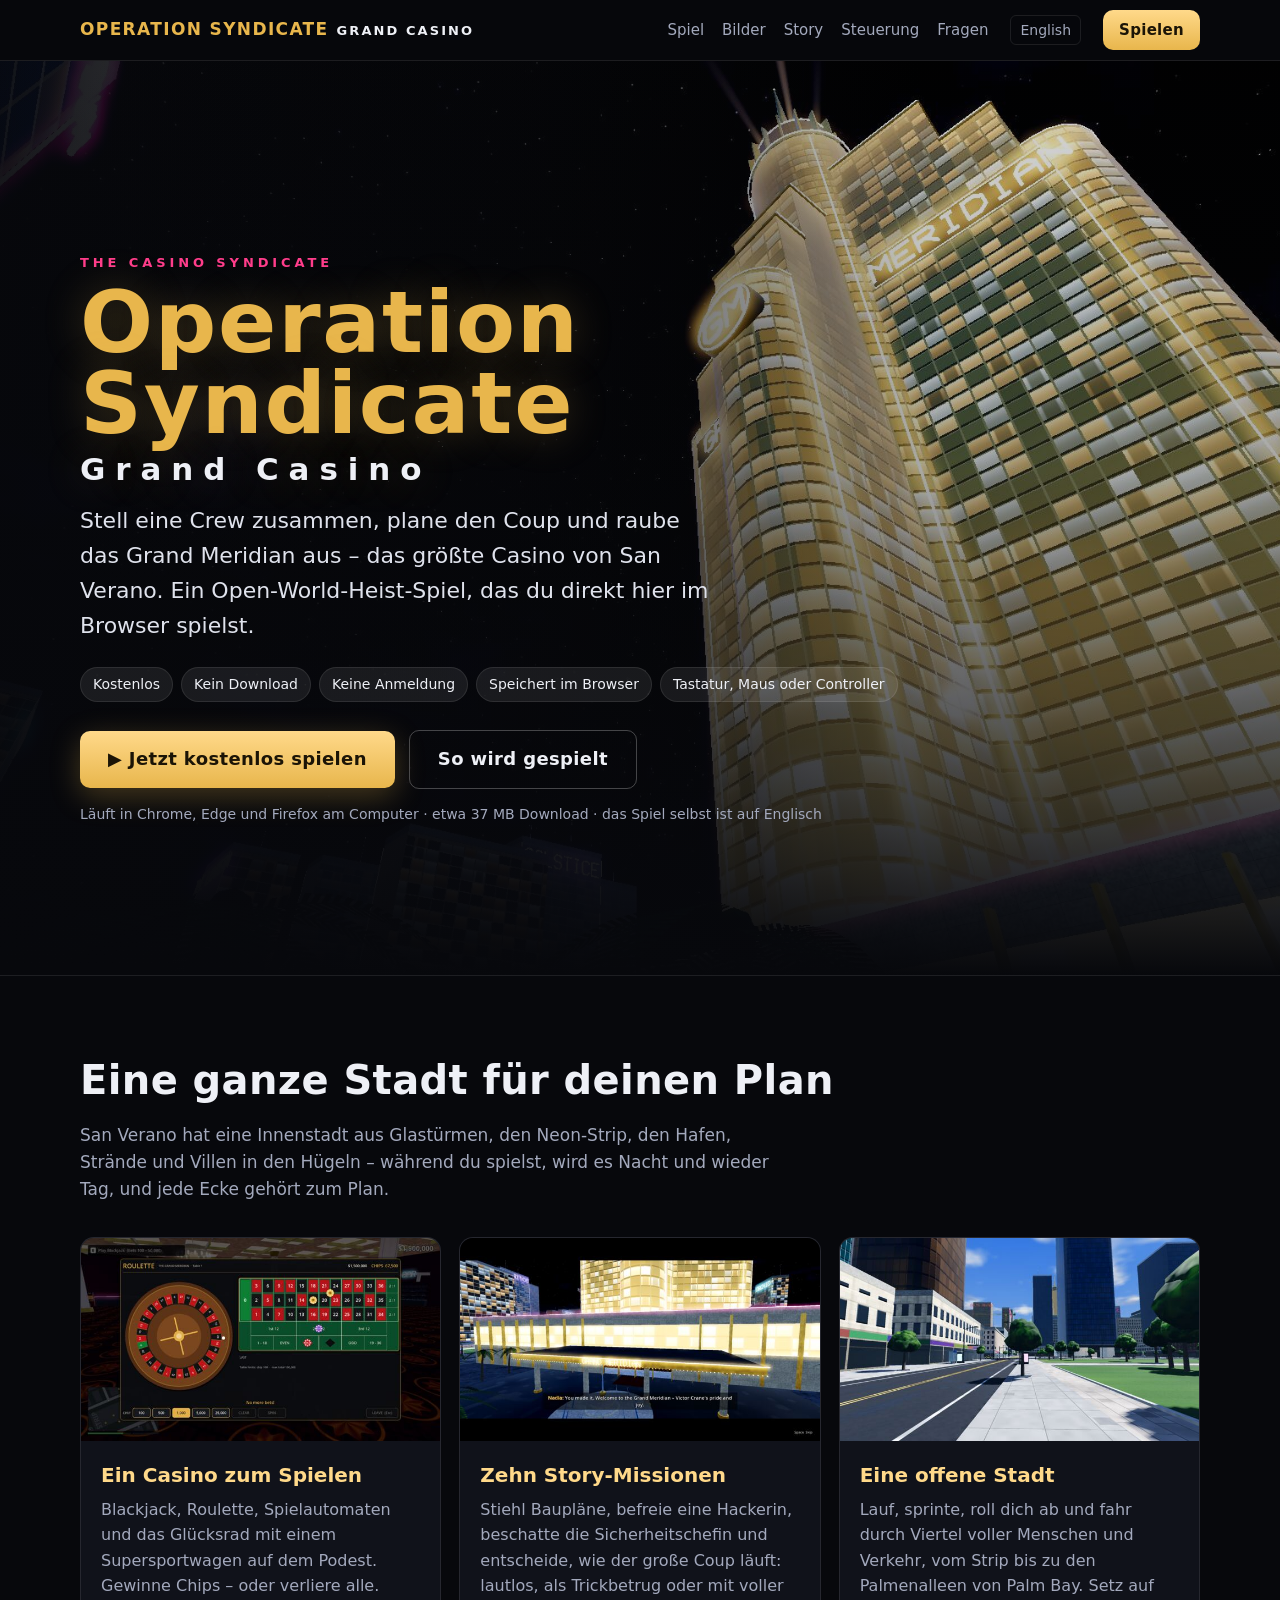
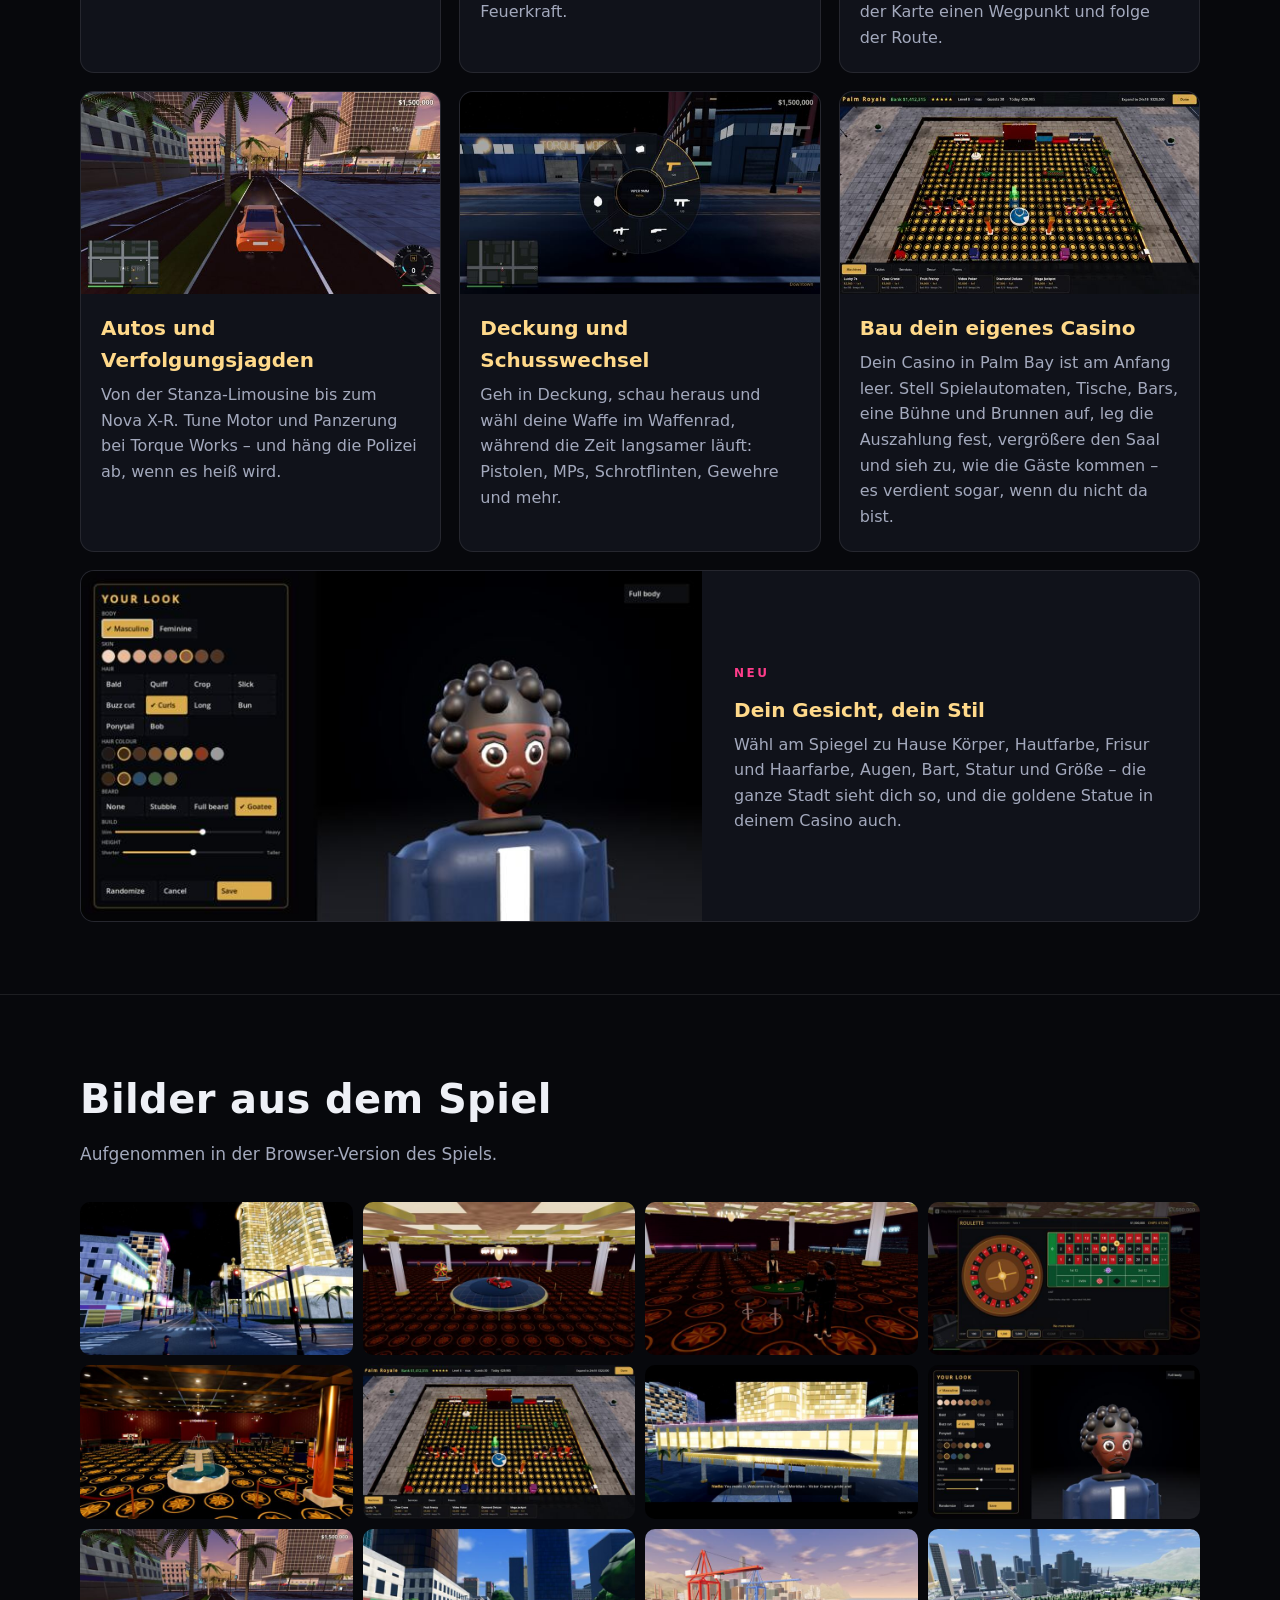
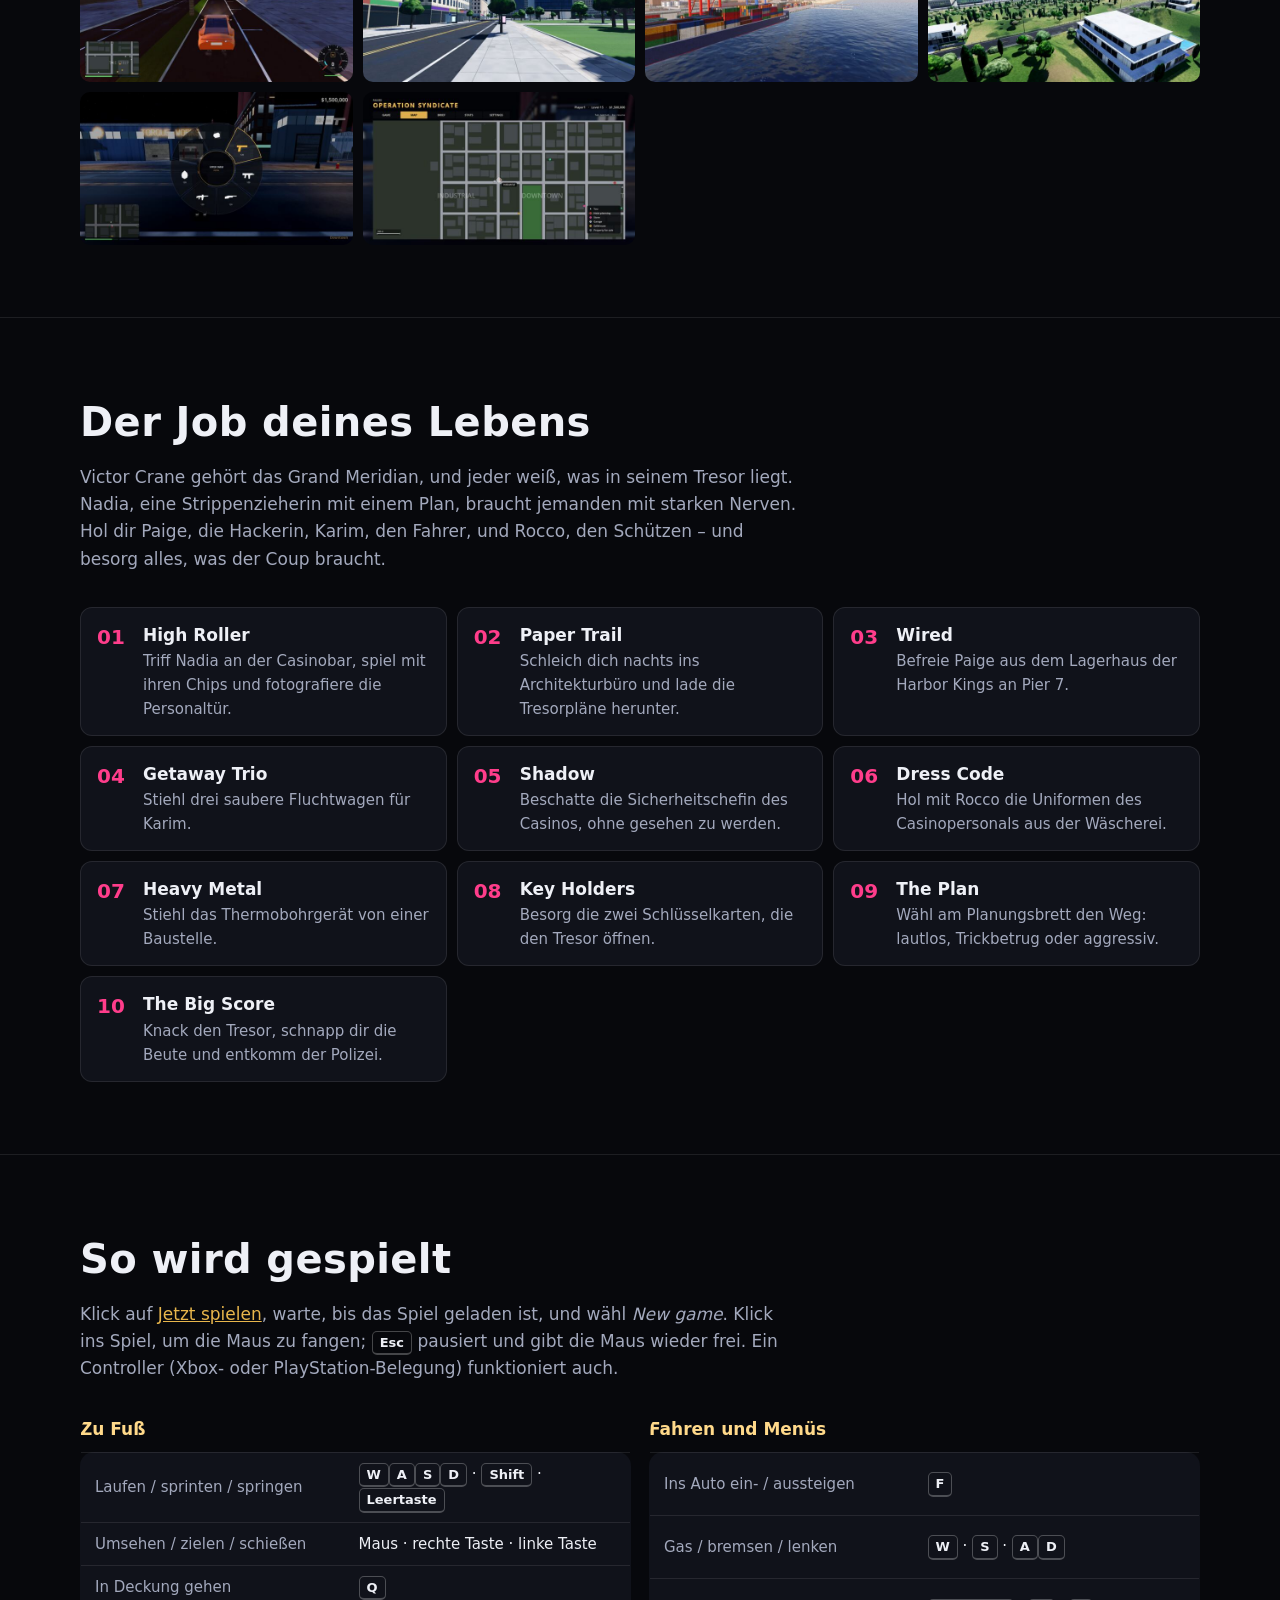
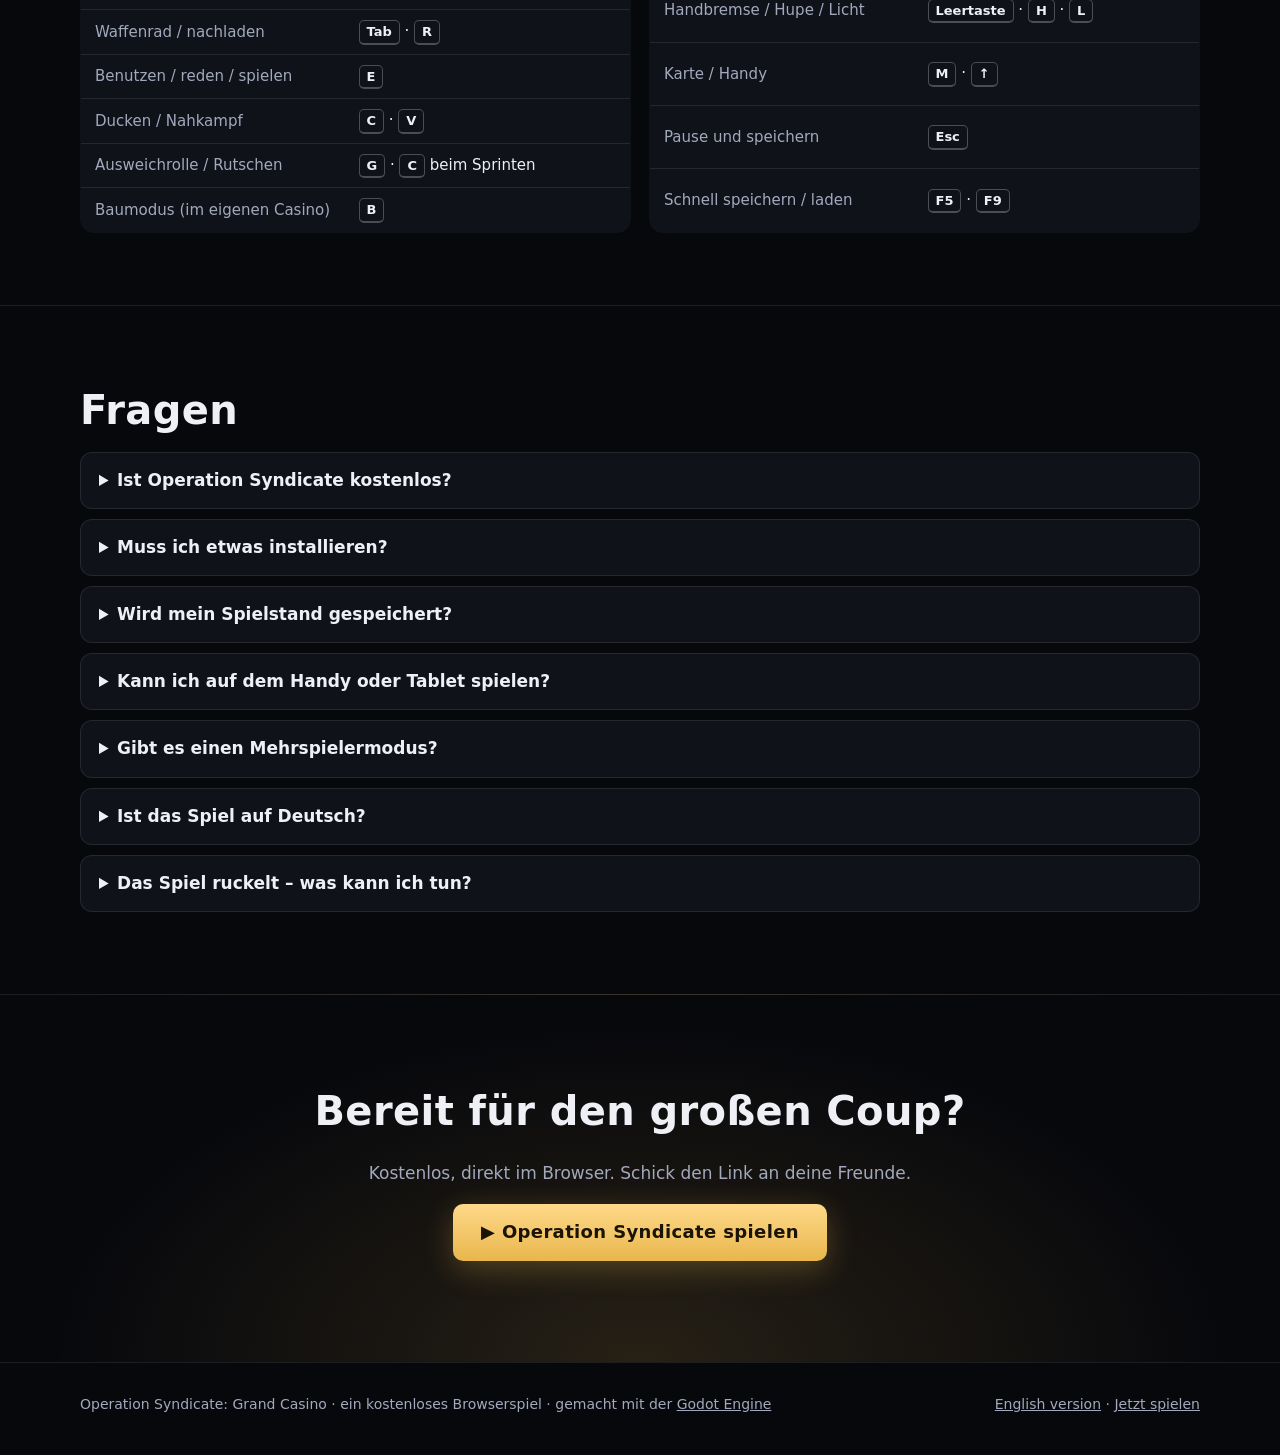
==== commit 25e42d8e: "Update: new characters with faces, character creator, low supercars, tyres clear the bodywork, brows" ====
--- a/de/index.html
+++ b/de/index.html
@@ -37,7 +37,7 @@
 	"alternateName": "Operation Syndicate",
 	"url": "https://assmannjuri2012-art.github.io/de/",
 	"image": "https://assmannjuri2012-art.github.io/img/og.jpg",
-	"screenshot": ["https://assmannjuri2012-art.github.io/img/strip-night.jpg", "https://assmannjuri2012-art.github.io/img/casino-floor.jpg", "https://assmannjuri2012-art.github.io/img/blackjack.jpg", "https://assmannjuri2012-art.github.io/img/roulette.jpg", "https://assmannjuri2012-art.github.io/img/my-casino.jpg", "https://assmannjuri2012-art.github.io/img/builder.jpg", "https://assmannjuri2012-art.github.io/img/cutscene.jpg", "https://assmannjuri2012-art.github.io/img/car-sunset.jpg", "https://assmannjuri2012-art.github.io/img/downtown-day.jpg", "https://assmannjuri2012-art.github.io/img/docks-sunset.jpg", "https://assmannjuri2012-art.github.io/img/hillcrest.jpg", "https://assmannjuri2012-art.github.io/img/weapon-wheel.jpg", "https://assmannjuri2012-art.github.io/img/map.jpg"],
+	"screenshot": ["https://assmannjuri2012-art.github.io/img/strip-night.jpg", "https://assmannjuri2012-art.github.io/img/casino-floor.jpg", "https://assmannjuri2012-art.github.io/img/blackjack.jpg", "https://assmannjuri2012-art.github.io/img/roulette.jpg", "https://assmannjuri2012-art.github.io/img/my-casino.jpg", "https://assmannjuri2012-art.github.io/img/builder.jpg", "https://assmannjuri2012-art.github.io/img/cutscene.jpg", "https://assmannjuri2012-art.github.io/img/creator.jpg", "https://assmannjuri2012-art.github.io/img/car-sunset.jpg", "https://assmannjuri2012-art.github.io/img/downtown-day.jpg", "https://assmannjuri2012-art.github.io/img/docks-sunset.jpg", "https://assmannjuri2012-art.github.io/img/hillcrest.jpg", "https://assmannjuri2012-art.github.io/img/weapon-wheel.jpg", "https://assmannjuri2012-art.github.io/img/map.jpg"],
 	"description": "Ein Open-World-Heist-Spiel, das du kostenlos im Browser spielst: zehn Story-Missionen, ein spielbares Casino, dein eigenes Casino zum Bauen, Autos, Polizeiverfolgungen und Schusswechsel in der Stadt San Verano.",
 	"genre": ["Action", "Open World", "Heist", "Third-Person-Shooter", "Rennspiel"],
 	"gamePlatform": ["Webbrowser", "PC"],
@@ -46,7 +46,7 @@
 	"playMode": "SinglePlayer",
 	"inLanguage": "en",
 	"isAccessibleForFree": true,
-	"datePublished": "2026-10-16",
+	"datePublished": "2026-10-18",
 	"offers": { "@type": "Offer", "price": "0", "priceCurrency": "EUR", "availability": "https://schema.org/InStock", "url": "https://assmannjuri2012-art.github.io/play/" },
 	"potentialAction": { "@type": "PlayAction", "target": "https://assmannjuri2012-art.github.io/play/" }
 }
@@ -110,6 +110,7 @@
 			<article class="card"><img src="../img/f-cars.jpg" alt="Ein Sportwagen auf dem Strip bei Sonnenuntergang" loading="lazy" width="640" height="360"><div class="body"><h3>Autos und Verfolgungsjagden</h3><p>Von der Stanza-Limousine bis zum Nova X-R. Tune Motor und Panzerung bei Torque Works – und häng die Polizei ab, wenn es heiß wird.</p></div></article>
 			<article class="card"><img src="../img/f-action.jpg" alt="Das Waffenrad, nachts auf der Straße" loading="lazy" width="640" height="360"><div class="body"><h3>Deckung und Schusswechsel</h3><p>Geh in Deckung, schau heraus und wähl deine Waffe im Waffenrad, während die Zeit langsamer läuft: Pistolen, MPs, Schrotflinten, Gewehre und mehr.</p></div></article>
 			<article class="card"><img src="../img/f-builder.jpg" alt="Baumodus im eigenen Casino: der Katalog und ein Spielautomat beim Platzieren" loading="lazy" width="640" height="360"><div class="body"><h3>Bau dein eigenes Casino</h3><p>Dein Casino in Palm Bay ist am Anfang leer. Stell Spielautomaten, Tische, Bars, eine Bühne und Brunnen auf, leg die Auszahlung fest, vergrößere den Saal und sieh zu, wie die Gäste kommen – es verdient sogar, wenn du nicht da bist.</p></div></article>
+			<article class="card wide"><img src="../img/f-creator.jpg" alt="Der Charakter-Editor: Gesicht in Nahaufnahme mit Frisur, Hautfarbe und Bart" loading="lazy" width="640" height="360"><div class="body"><span class="new">Neu</span><h3>Dein Gesicht, dein Stil</h3><p>Wähl am Spiegel zu Hause Körper, Hautfarbe, Frisur und Haarfarbe, Augen, Bart, Statur und Größe – die ganze Stadt sieht dich so, und die goldene Statue in deinem Casino auch.</p></div></article>
 		</div>
 	</div>
 </section>
@@ -126,6 +127,7 @@
 			<button type="button" data-full="../img/my-casino.jpg"><img src="../img/t-my-casino.jpg" alt="Dein eigenes Casino in Palm Bay, voller Gäste" loading="lazy" width="640" height="360"></button>
 			<button type="button" data-full="../img/builder.jpg"><img src="../img/t-builder.jpg" alt="Baumodus: Automaten, Tische und Deko platzieren" loading="lazy" width="640" height="360"></button>
 			<button type="button" data-full="../img/cutscene.jpg"><img src="../img/t-cutscene.jpg" alt="Mission 1 beginnt: Nadia am Grand Meridian" loading="lazy" width="640" height="360"></button>
+			<button type="button" data-full="../img/creator.jpg"><img src="../img/t-creator.jpg" alt="Der Charakter-Editor: dein Gesicht, deine Haare, dein Körper" loading="lazy" width="640" height="360"></button>
 			<button type="button" data-full="../img/car-sunset.jpg"><img src="../img/t-car-sunset.jpg" alt="Ein Sportwagen auf dem Strip bei Sonnenuntergang" loading="lazy" width="640" height="360"></button>
 			<button type="button" data-full="../img/downtown-day.jpg"><img src="../img/t-downtown-day.jpg" alt="Die Hochhäuser der Innenstadt bei Tag" loading="lazy" width="640" height="360"></button>
 			<button type="button" data-full="../img/docks-sunset.jpg"><img src="../img/t-docks-sunset.jpg" alt="Der Hafen bei Sonnenuntergang" loading="lazy" width="640" height="360"></button>
--- a/site.css
+++ b/site.css
@@ -102,6 +102,10 @@
 .card .body { padding: 18px 20px 22px; }
 .card h3 { margin: 0 0 6px; font-size: 20px; color: var(--gold-2); }
 .card p { margin: 0; color: var(--dim); font-size: 16px; }
+/* The newest feature: one card across the whole row, picture beside the text. */
+.card.wide { grid-column: 1 / -1; display: grid; grid-template-columns: minmax(0, 1.25fr) minmax(0, 1fr); align-items: center; }
+.card.wide .body { padding: 26px 32px; }
+.card .new { display: inline-block; margin: 0 0 10px; color: var(--pink); font-weight: 800; letter-spacing: 0.2em; font-size: 12px; text-transform: uppercase; }
 
 /* Gallery */
 .gallery { display: grid; gap: 10px; grid-template-columns: repeat(auto-fill, minmax(260px, 1fr)); }
@@ -164,6 +168,8 @@
 	section { padding: 54px 0; }
 	.hero .wrap { padding-bottom: 40px; padding-top: 90px; }
 	ol.missions, .grid { grid-template-columns: 1fr; }
+	.card.wide { display: block; }
+	.card.wide .body { padding: 18px 20px 22px; }
 	.gallery { grid-template-columns: repeat(2, 1fr); gap: 8px; }
 	td { padding: 8px 10px; }
 }
